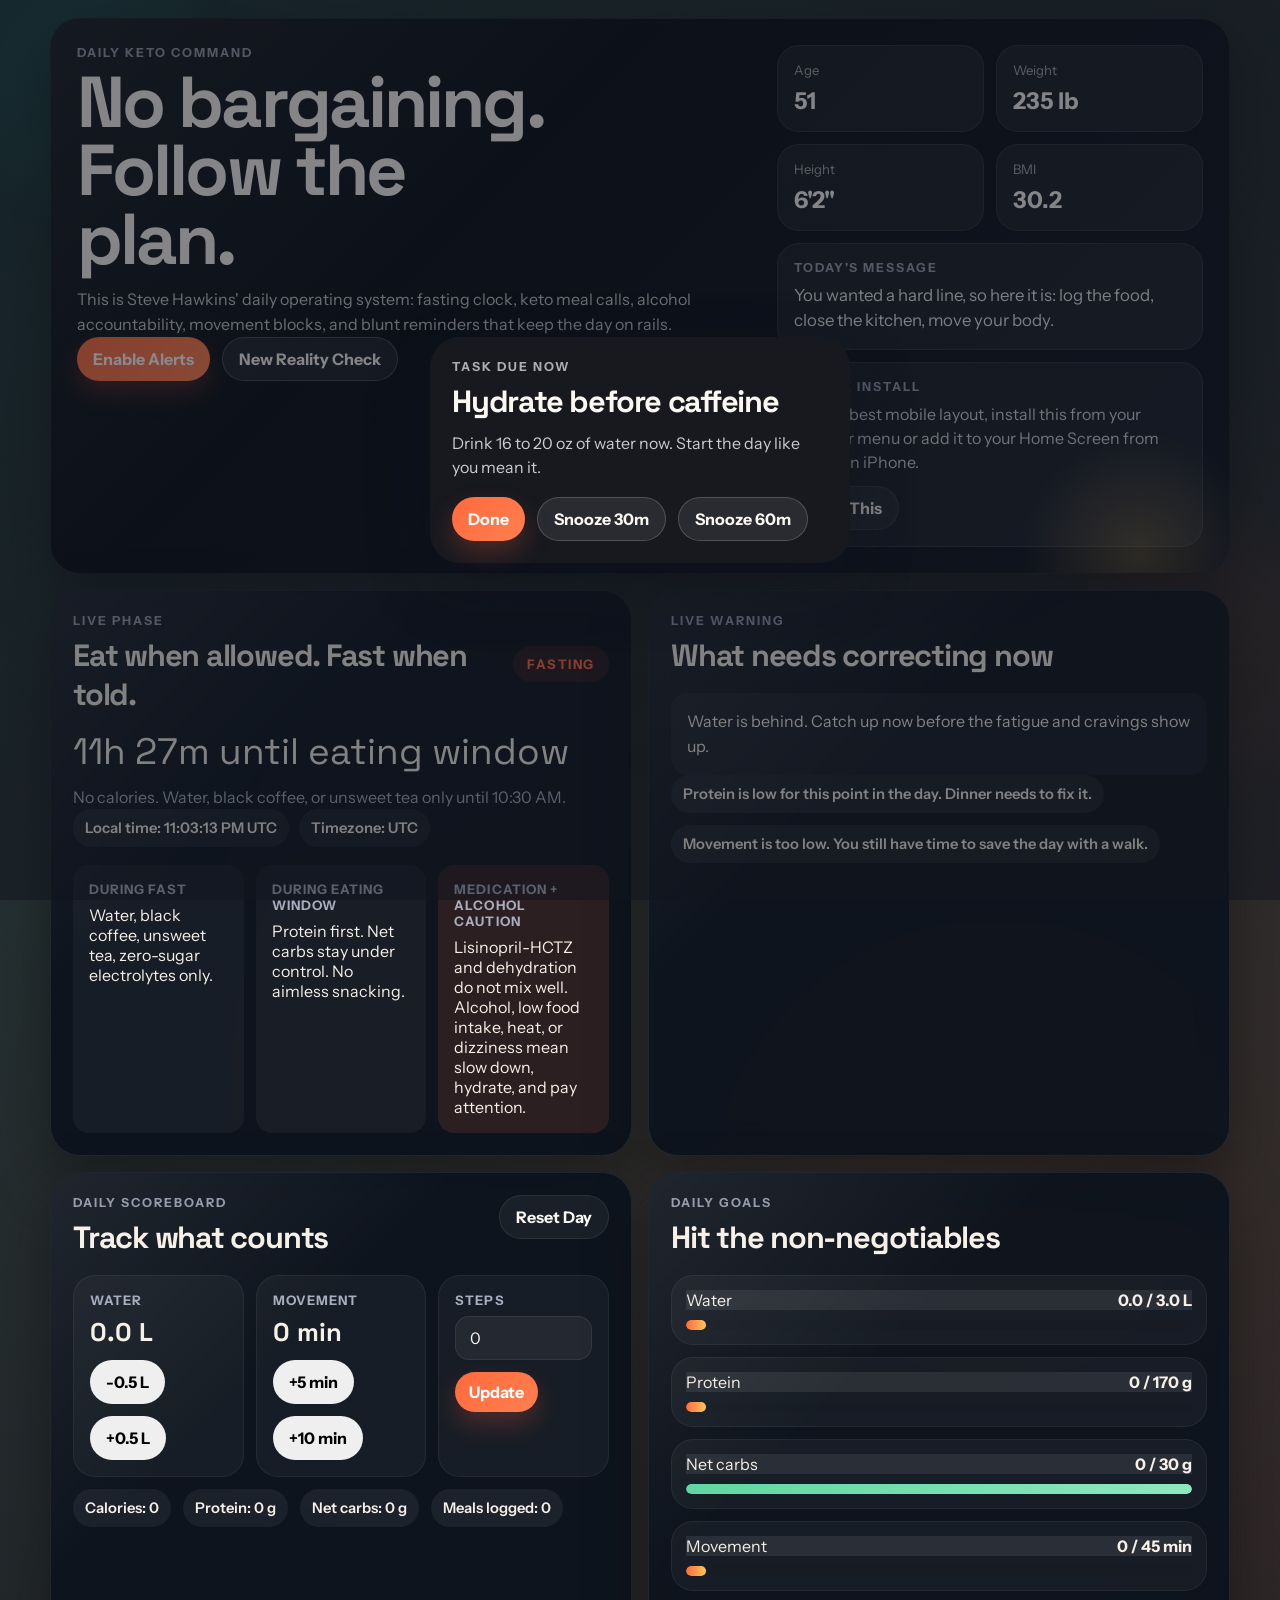
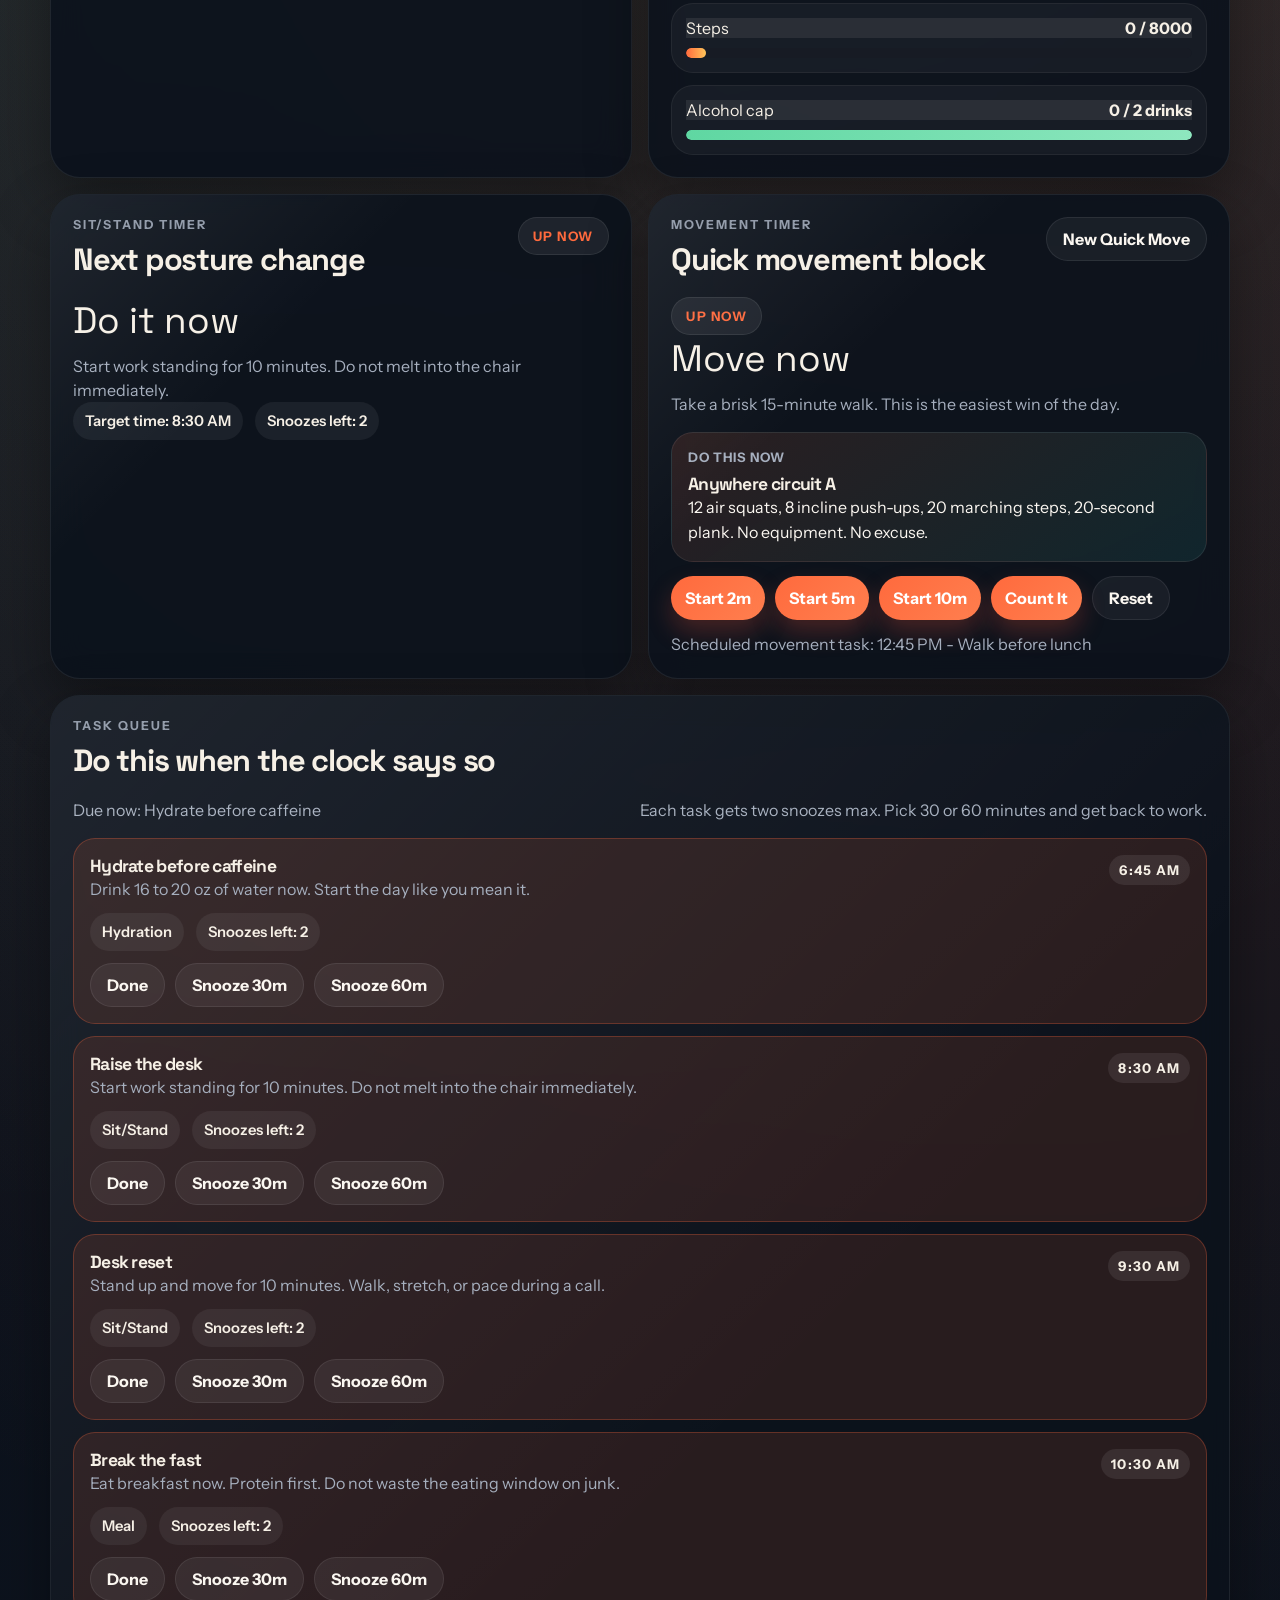
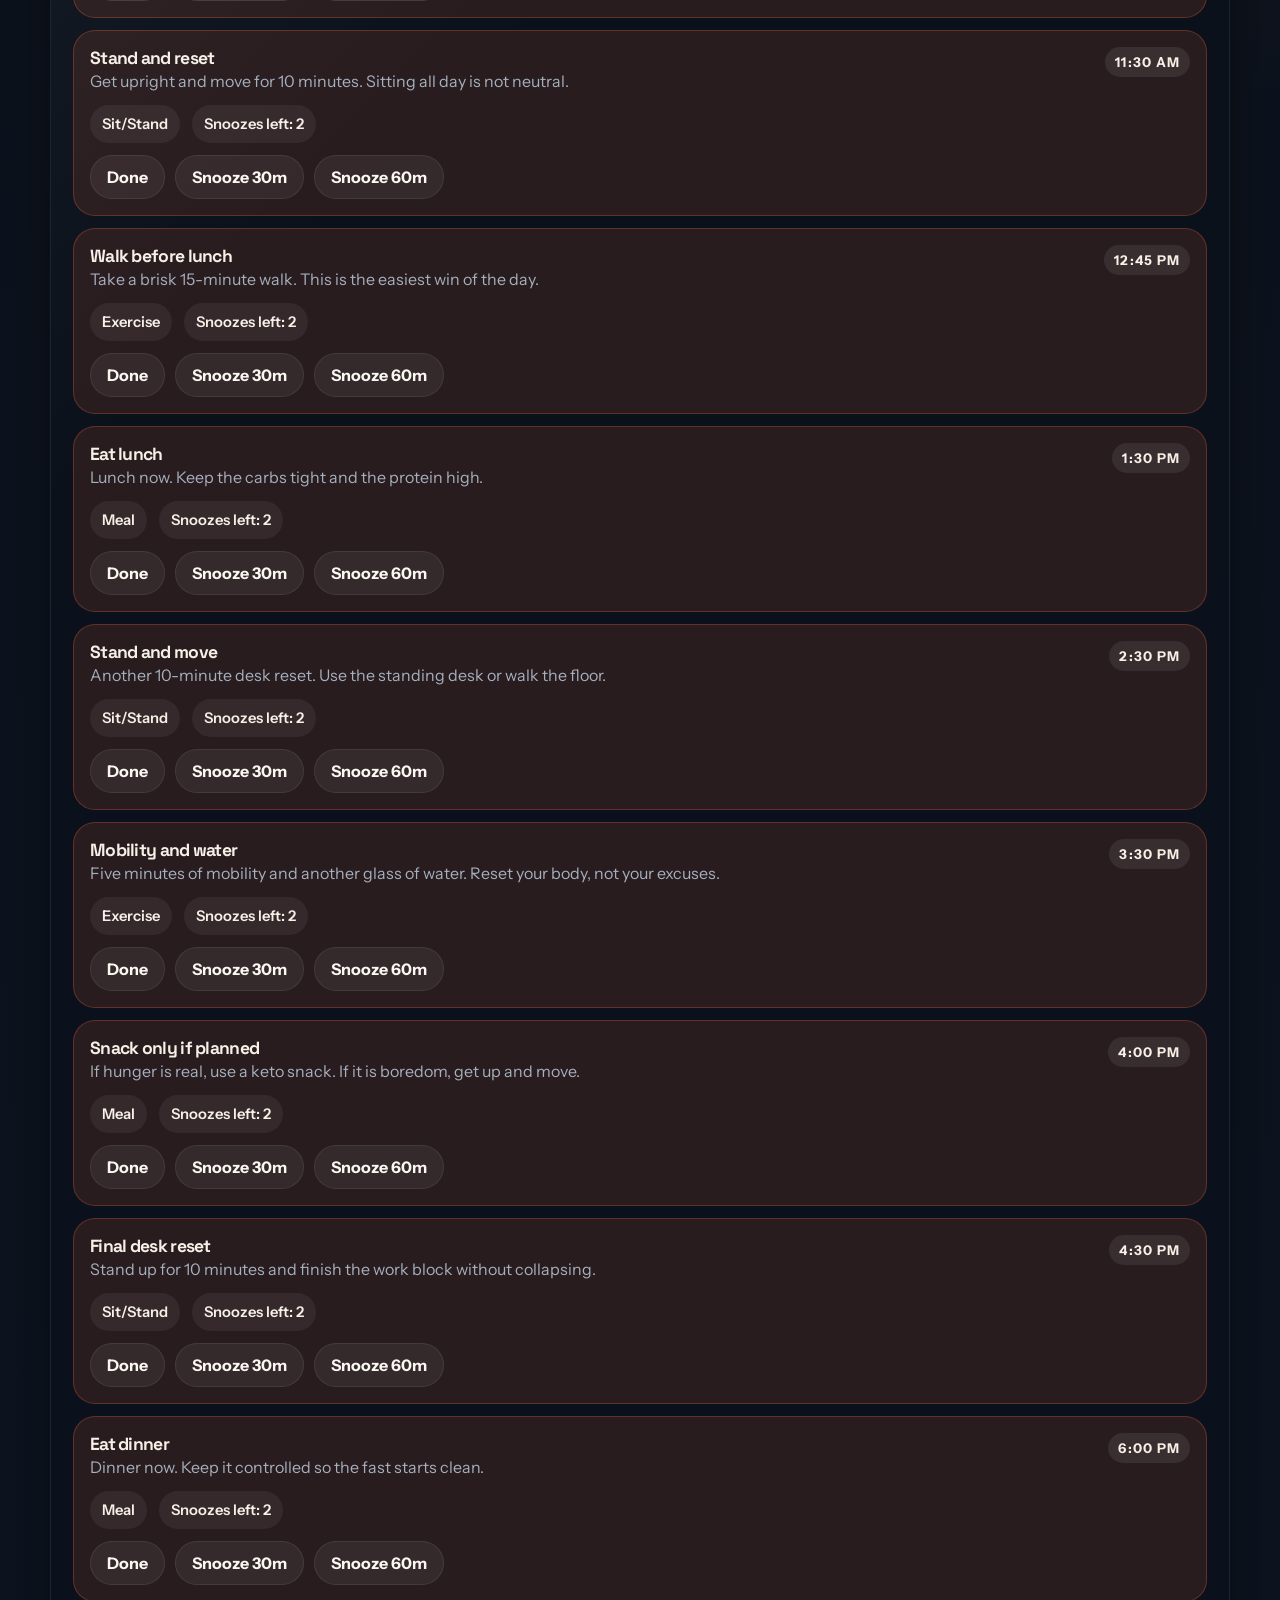
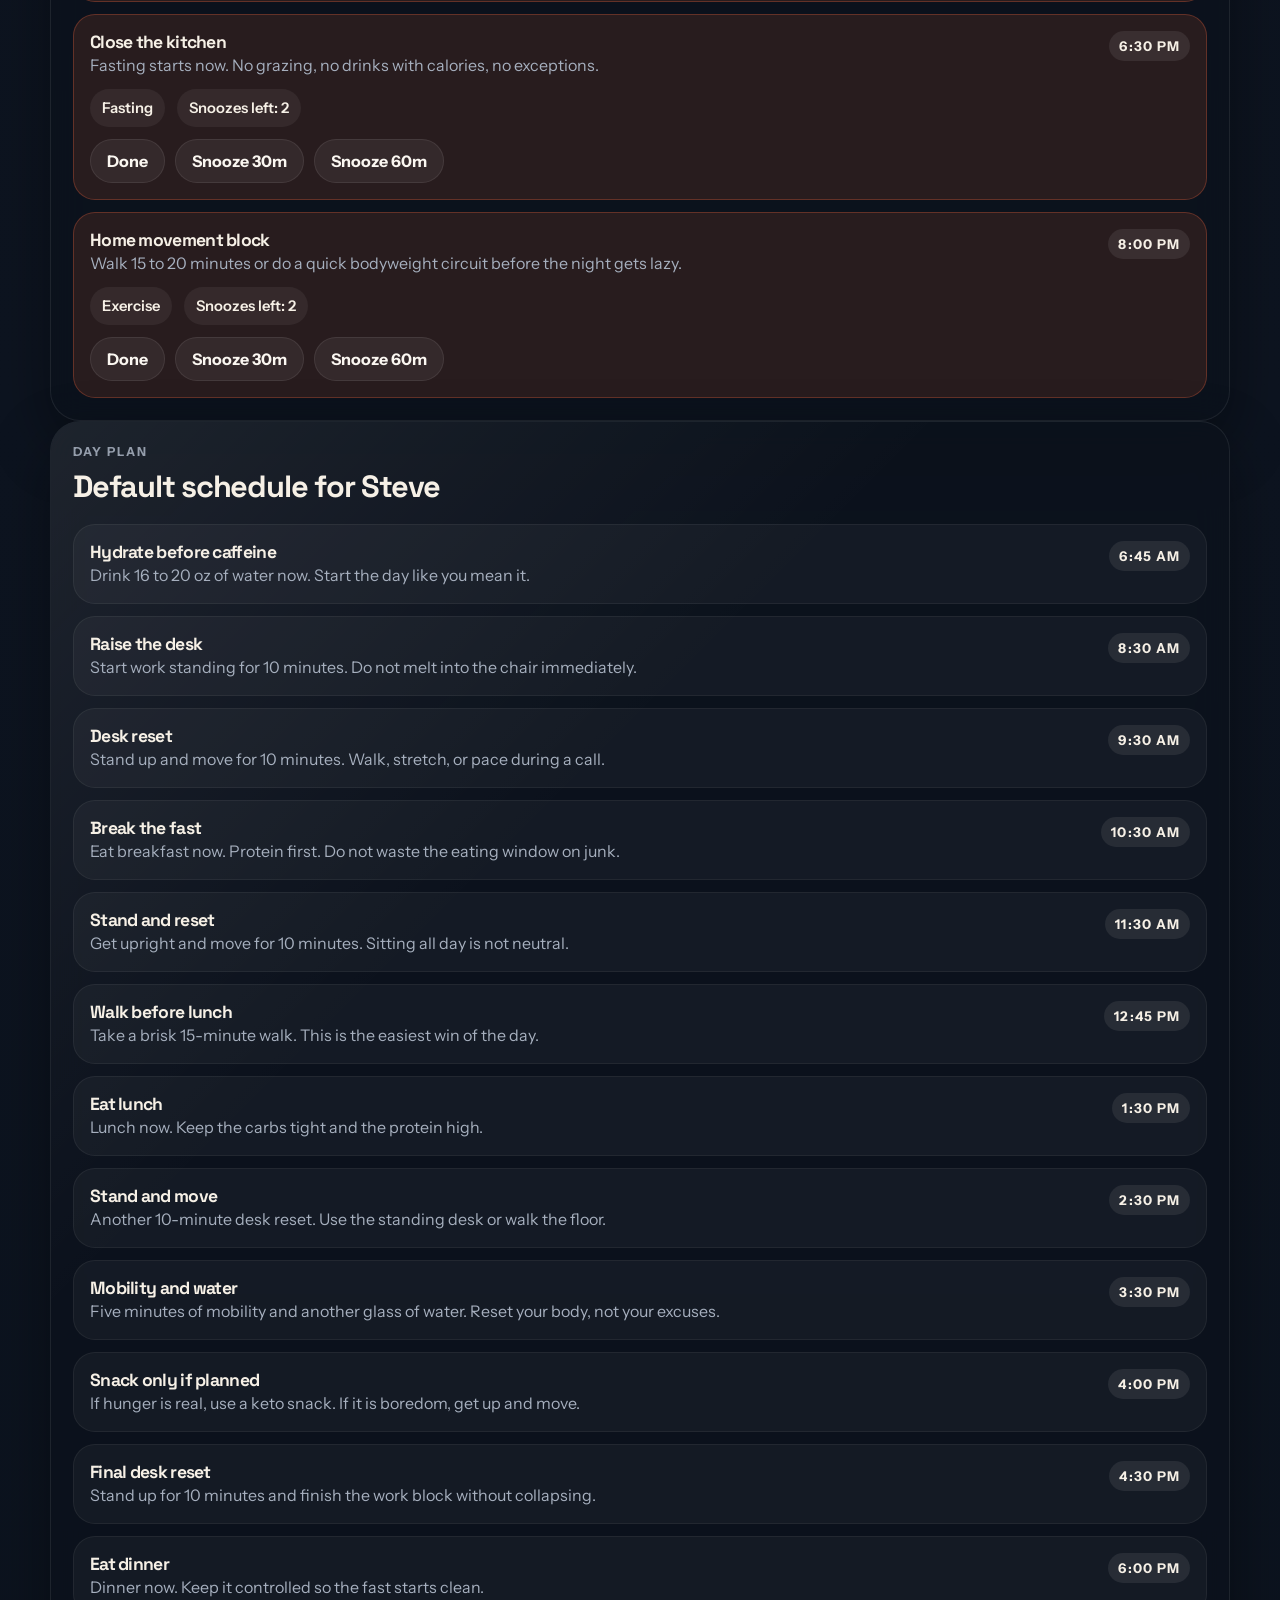
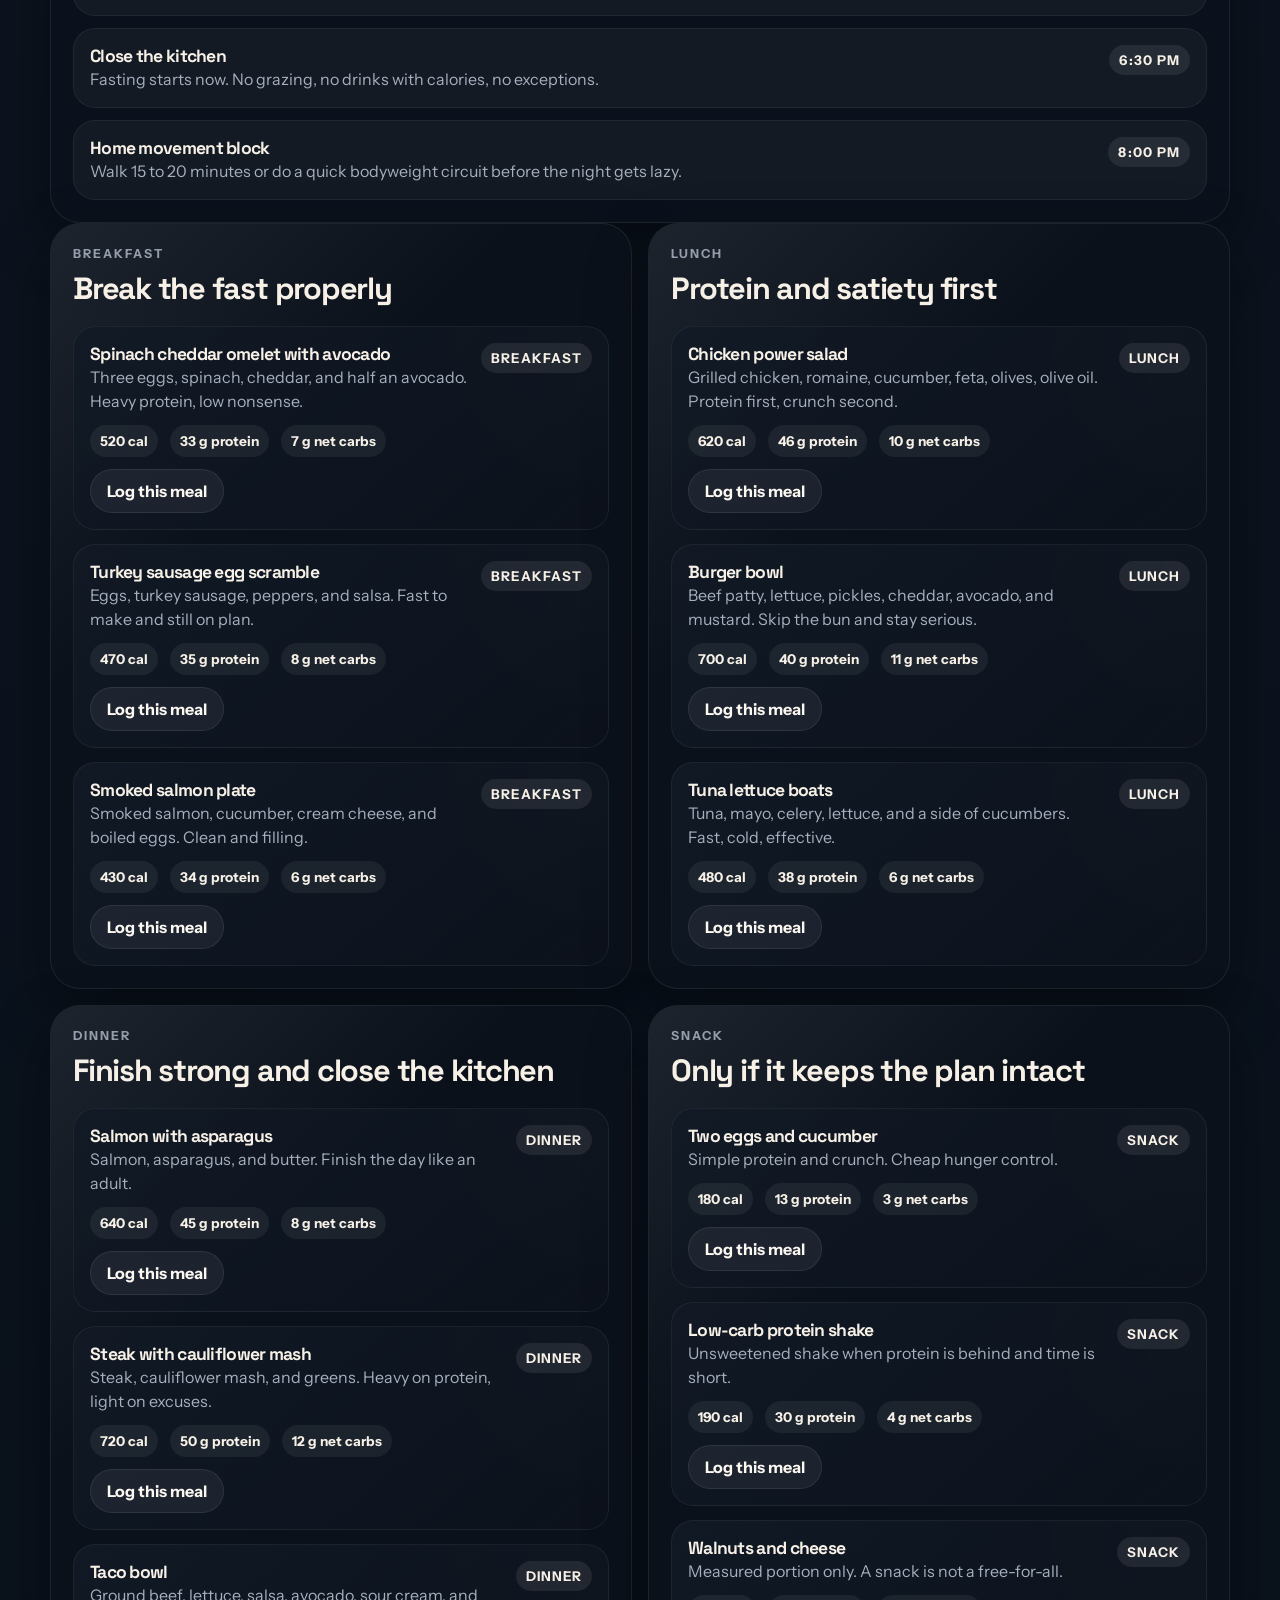
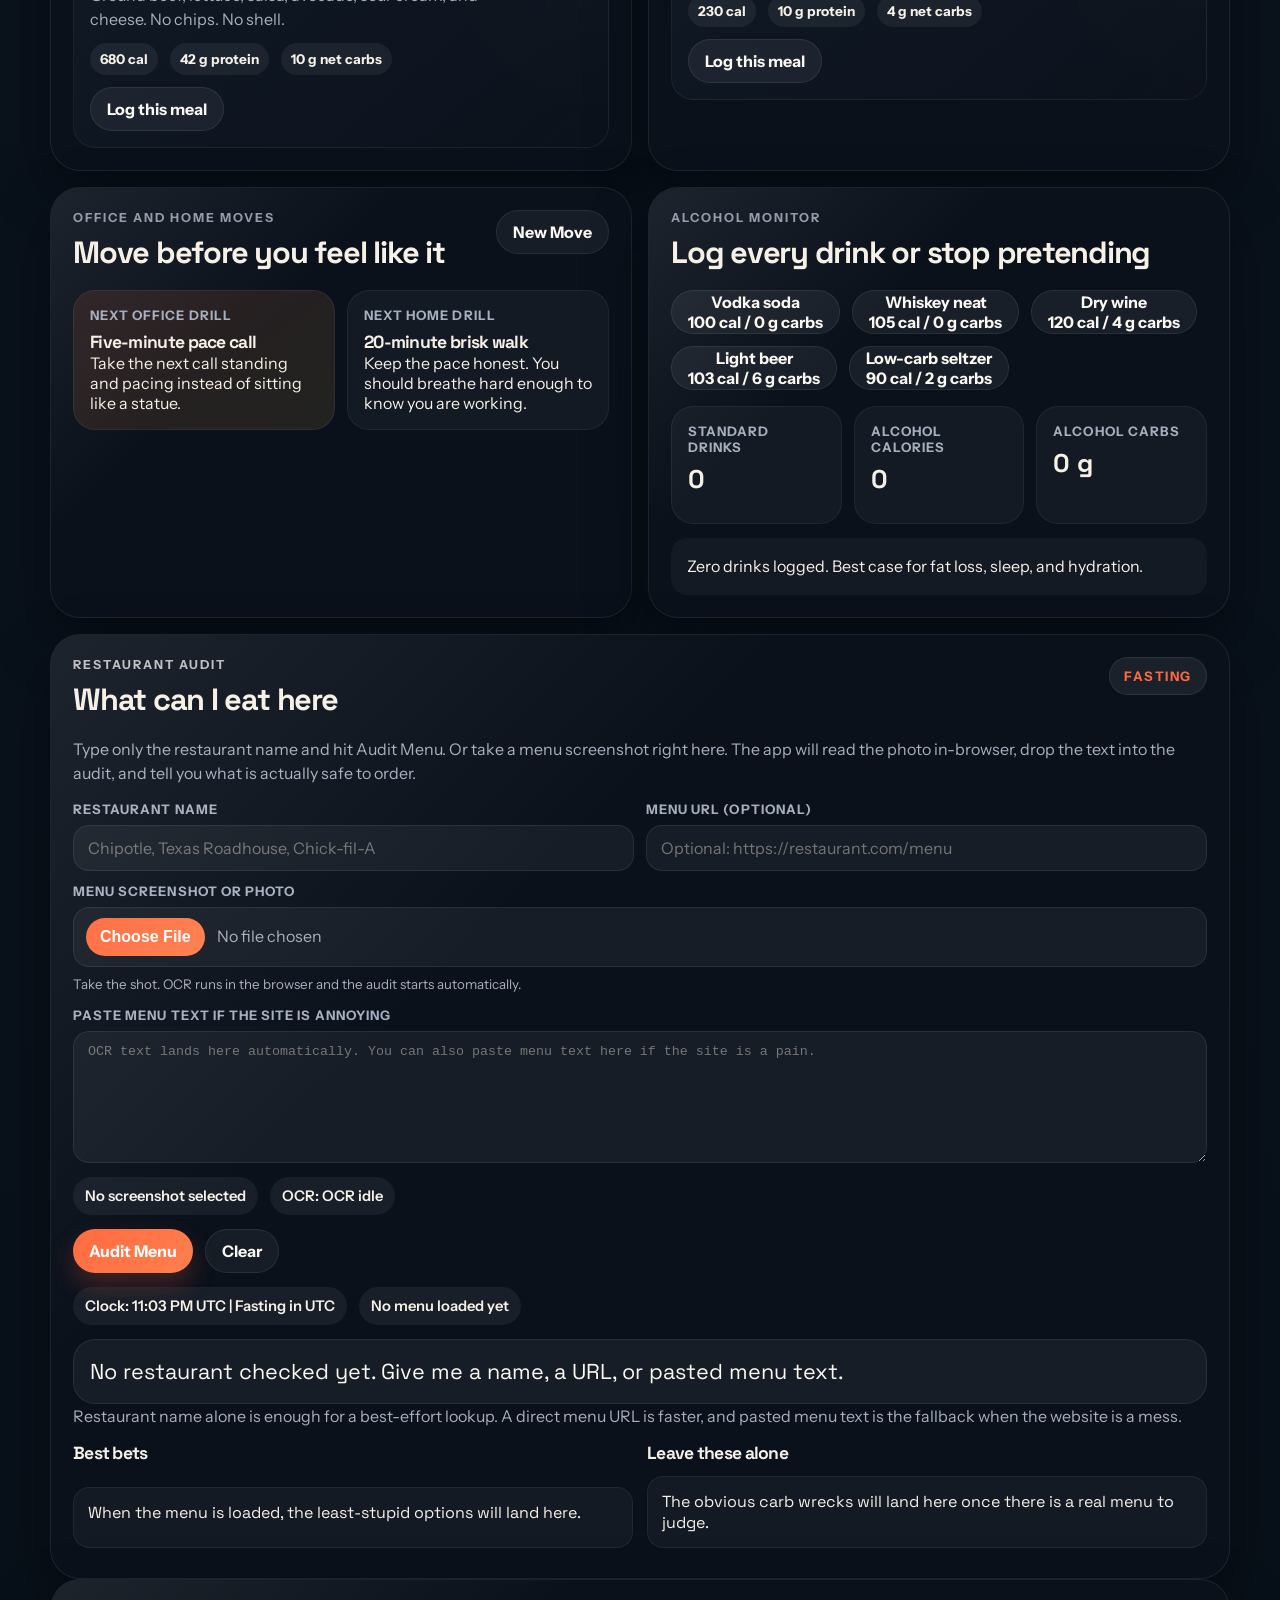
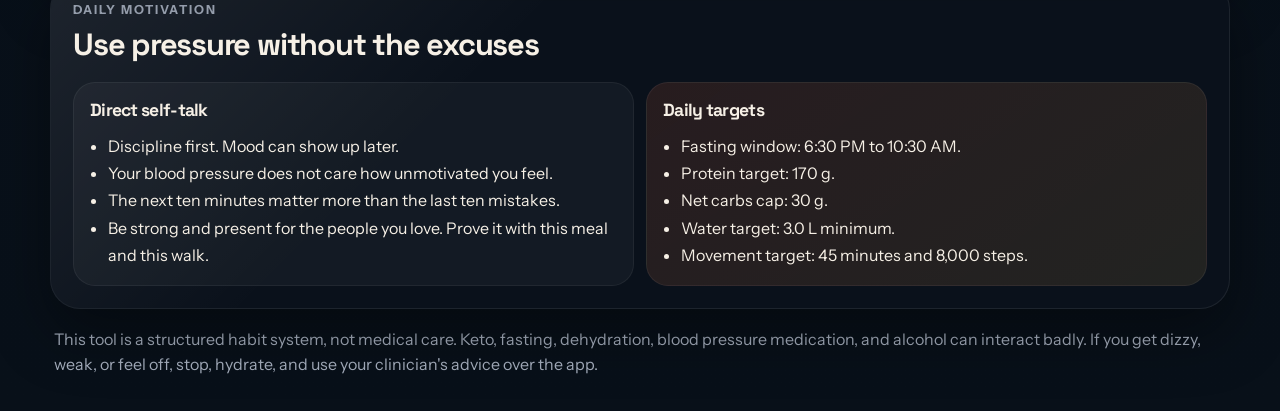
==== index.html @ 1490280e "Initial DietHawk app" ====
<!DOCTYPE html>
<html lang="en">
  <head>
    <meta charset="UTF-8" />
    <meta name="viewport" content="width=device-width, initial-scale=1.0, viewport-fit=cover" />
    <meta name="theme-color" content="#0b1018" />
    <meta name="apple-mobile-web-app-capable" content="yes" />
    <meta name="apple-mobile-web-app-status-bar-style" content="black-translucent" />
    <meta name="apple-mobile-web-app-title" content="DietHawk" />
    <meta
      name="description"
      content="DietHawk is Steve Hawkins' direct, mobile-first keto, fasting, movement, and tracking guide."
    />
    <title>DietHawk | Steve's Keto Command</title>
    <link rel="manifest" href="./manifest.webmanifest" />
    <link rel="icon" href="./icon.svg" type="image/svg+xml" />
    <link rel="apple-touch-icon" href="./icon.svg" />
    <link rel="preconnect" href="https://fonts.googleapis.com" />
    <link rel="preconnect" href="https://fonts.gstatic.com" crossorigin />
    <link
      href="https://fonts.googleapis.com/css2?family=Instrument+Sans:wght@400;500;600;700&family=Space+Grotesk:wght@500;700&display=swap"
      rel="stylesheet"
    />
    <link rel="stylesheet" href="./styles.css" />
    <script src="./app.js" defer></script>
  </head>
  <body>
    <div class="ambient ambient-one"></div>
    <div class="ambient ambient-two"></div>

    <main class="app-shell">
      <header class="hero panel">
        <div class="hero-copy">
          <p class="eyebrow">Daily Keto Command</p>
          <h1>No bargaining. Follow the plan.</h1>
          <p class="hero-lead">
            This is Steve Hawkins' daily operating system: fasting clock, keto meal calls,
            alcohol accountability, movement blocks, and blunt reminders that keep the day on rails.
          </p>
          <div class="hero-actions">
            <button class="primary-button" id="enable-notifications" type="button">Enable Alerts</button>
            <button class="secondary-button" id="refresh-mindset" type="button">New Reality Check</button>
          </div>
        </div>

        <div class="hero-side">
          <section class="profile-grid" aria-label="Profile stats">
            <article class="mini-stat">
              <span class="mini-label">Age</span>
              <strong id="profile-age">51</strong>
            </article>
            <article class="mini-stat">
              <span class="mini-label">Weight</span>
              <strong>235 lb</strong>
            </article>
            <article class="mini-stat">
              <span class="mini-label">Height</span>
              <strong>6'2&quot;</strong>
            </article>
            <article class="mini-stat">
              <span class="mini-label">BMI</span>
              <strong id="profile-bmi">30.2</strong>
            </article>
          </section>

          <section class="mindset-card">
            <p class="eyebrow">Today's Message</p>
            <p id="mindset-message" class="mindset-message"></p>
          </section>

          <section class="install-card" id="install-card">
            <p class="eyebrow">iPhone Install</p>
            <p id="install-message" class="install-message">
              Open this in Safari, tap Share, then Add to Home Screen. That gives the cleanest full-screen iPhone layout.
            </p>
            <button class="ghost-button install-dismiss" id="dismiss-install" type="button">Hide This</button>
          </section>
        </div>
      </header>

      <section class="command-grid">
        <article class="panel phase-panel">
          <div class="panel-head">
            <div>
              <p class="eyebrow">Live Phase</p>
              <h2>Eat when allowed. Fast when told.</h2>
            </div>
            <span class="phase-badge" id="phase-badge">FASTING</span>
          </div>
          <p id="phase-countdown" class="countdown">00h 00m until eating window</p>
          <p id="phase-instruction" class="support-text"></p>
          <div class="clock-row">
            <span class="warning-chip" id="local-time-display">Local time</span>
            <span class="warning-chip" id="time-zone-display">Timezone</span>
          </div>

          <div class="rule-list">
            <article class="rule-card">
              <span class="rule-title">During fast</span>
              <p>Water, black coffee, unsweet tea, zero-sugar electrolytes only.</p>
            </article>
            <article class="rule-card">
              <span class="rule-title">During eating window</span>
              <p>Protein first. Net carbs stay under control. No aimless snacking.</p>
            </article>
            <article class="rule-card rule-card-warning">
              <span class="rule-title">Medication + alcohol caution</span>
              <p>
                Lisinopril-HCTZ and dehydration do not mix well. Alcohol, low food intake,
                heat, or dizziness mean slow down, hydrate, and pay attention.
              </p>
            </article>
          </div>
        </article>

        <article class="panel warning-panel">
          <div class="panel-head compact">
            <div>
              <p class="eyebrow">Live Warning</p>
              <h2>What needs correcting now</h2>
            </div>
          </div>
          <p id="warning-message" class="warning-message"></p>
          <div class="warning-chips" id="warning-chips"></div>
        </article>

        <article class="panel tracker-panel">
          <div class="panel-head compact">
            <div>
              <p class="eyebrow">Daily Scoreboard</p>
              <h2>Track what counts</h2>
            </div>
            <button class="ghost-button" id="reset-day" type="button">Reset Day</button>
          </div>

          <div class="tracker-grid">
            <section class="tracker-card">
              <span class="tracker-label">Water</span>
              <strong id="water-value">0.0 L</strong>
              <div class="tracker-actions">
                <button data-action="water-adjust" data-amount="-0.5" type="button">-0.5 L</button>
                <button data-action="water-adjust" data-amount="0.5" type="button">+0.5 L</button>
              </div>
            </section>

            <section class="tracker-card">
              <span class="tracker-label">Movement</span>
              <strong id="movement-value">0 min</strong>
              <div class="tracker-actions">
                <button data-action="movement-adjust" data-amount="5" type="button">+5 min</button>
                <button data-action="movement-adjust" data-amount="10" type="button">+10 min</button>
              </div>
            </section>

            <section class="tracker-card tracker-card-wide">
              <label class="tracker-label" for="steps-input">Steps</label>
              <div class="steps-row">
                <input id="steps-input" type="number" min="0" step="100" inputmode="numeric" />
                <button class="primary-button small" id="save-steps" type="button">Update</button>
              </div>
            </section>
          </div>

          <div class="totals-grid" id="totals-grid" aria-label="Macro totals"></div>
        </article>

        <article class="panel goals-panel">
          <div class="panel-head compact">
            <div>
              <p class="eyebrow">Daily Goals</p>
              <h2>Hit the non-negotiables</h2>
            </div>
          </div>
          <div id="goals-list" class="goals-list"></div>
        </article>
      </section>

      <section class="command-grid timer-grid">
        <article class="panel sitstand-panel">
          <div class="panel-head compact">
            <div>
              <p class="eyebrow">Sit/Stand Timer</p>
              <h2>Next posture change</h2>
            </div>
            <span class="timer-pill ready" id="sitstand-status">READY</span>
          </div>
          <p id="sitstand-countdown" class="countdown">00h 00m</p>
          <p id="sitstand-instruction" class="support-text"></p>
          <div class="warning-chips">
            <span class="warning-chip" id="sitstand-next-time"></span>
            <span class="warning-chip" id="sitstand-snoozes"></span>
          </div>
        </article>

        <article class="panel movement-timer-panel">
          <div class="panel-head compact">
            <div>
              <p class="eyebrow">Movement Timer</p>
              <h2>Quick movement block</h2>
            </div>
            <button class="ghost-button" id="new-quick-move" type="button">New Quick Move</button>
          </div>
          <div class="timer-stack">
            <span class="timer-pill ready" id="movement-timer-state">READY</span>
            <p id="movement-timer-countdown" class="countdown">Ready</p>
            <p id="movement-timer-instruction" class="support-text"></p>
          </div>
          <article class="quick-move-card">
            <span class="move-tag">Do this now</span>
            <h3 id="quick-move-title"></h3>
            <p id="quick-move-text"></p>
          </article>
          <div class="timer-controls">
            <button class="primary-button small" data-movement-minutes="2" type="button">Start 2m</button>
            <button class="primary-button small" data-movement-minutes="5" type="button">Start 5m</button>
            <button class="primary-button small" data-movement-minutes="10" type="button">Start 10m</button>
            <button class="primary-button small" id="complete-movement-timer" type="button">Count It</button>
            <button class="ghost-button" id="reset-movement-timer" type="button">Reset</button>
          </div>
          <p id="scheduled-movement-summary" class="support-text"></p>
        </article>
      </section>

      <section class="panel schedule-panel">
        <div class="panel-head compact">
          <div>
            <p class="eyebrow">Task Queue</p>
            <h2>Do this when the clock says so</h2>
          </div>
        </div>
        <div class="task-subhead">
          <p id="next-task-summary" class="support-text"></p>
          <p class="support-text">Each task gets two snoozes max. Pick 30 or 60 minutes and get back to work.</p>
        </div>
        <div id="task-list" class="task-list"></div>
      </section>

      <section class="panel timeline-panel">
        <div class="panel-head compact">
          <div>
            <p class="eyebrow">Day Plan</p>
            <h2>Default schedule for Steve</h2>
          </div>
        </div>
        <div id="timeline-list" class="timeline-list"></div>
      </section>

      <section class="meal-layout">
        <article class="panel meal-panel">
          <div class="panel-head compact">
            <div>
              <p class="eyebrow">Breakfast</p>
              <h2>Break the fast properly</h2>
            </div>
          </div>
          <div id="breakfast-meals" class="meal-grid"></div>
        </article>

        <article class="panel meal-panel">
          <div class="panel-head compact">
            <div>
              <p class="eyebrow">Lunch</p>
              <h2>Protein and satiety first</h2>
            </div>
          </div>
          <div id="lunch-meals" class="meal-grid"></div>
        </article>

        <article class="panel meal-panel">
          <div class="panel-head compact">
            <div>
              <p class="eyebrow">Dinner</p>
              <h2>Finish strong and close the kitchen</h2>
            </div>
          </div>
          <div id="dinner-meals" class="meal-grid"></div>
        </article>

        <article class="panel meal-panel">
          <div class="panel-head compact">
            <div>
              <p class="eyebrow">Snack</p>
              <h2>Only if it keeps the plan intact</h2>
            </div>
          </div>
          <div id="snack-meals" class="meal-grid"></div>
        </article>
      </section>

      <section class="command-grid lower-grid">
        <article class="panel move-panel">
          <div class="panel-head compact">
            <div>
              <p class="eyebrow">Office And Home Moves</p>
              <h2>Move before you feel like it</h2>
            </div>
            <button class="ghost-button" id="new-move" type="button">New Move</button>
          </div>
          <div class="move-grid">
            <section class="move-card move-card-accent">
              <span class="move-tag">Next office drill</span>
              <h3 id="office-move-title"></h3>
              <p id="office-move-text"></p>
            </section>
            <section class="move-card">
              <span class="move-tag">Next home drill</span>
              <h3 id="home-move-title"></h3>
              <p id="home-move-text"></p>
            </section>
          </div>
        </article>

        <article class="panel alcohol-panel">
          <div class="panel-head compact">
            <div>
              <p class="eyebrow">Alcohol Monitor</p>
              <h2>Log every drink or stop pretending</h2>
            </div>
          </div>
          <div id="drink-buttons" class="drink-buttons"></div>
          <div class="alcohol-summary">
            <div class="alcohol-stat">
              <span class="tracker-label">Standard drinks</span>
              <strong id="drink-count">0</strong>
            </div>
            <div class="alcohol-stat">
              <span class="tracker-label">Alcohol calories</span>
              <strong id="drink-calories">0</strong>
            </div>
            <div class="alcohol-stat">
              <span class="tracker-label">Alcohol carbs</span>
              <strong id="drink-carbs">0 g</strong>
            </div>
          </div>
          <p id="alcohol-warning" class="warning-message minor"></p>
        </article>
      </section>

      <section class="panel restaurant-panel">
        <div class="panel-head compact">
          <div>
            <p class="eyebrow">Restaurant Audit</p>
            <h2>What can I eat here</h2>
          </div>
          <span class="timer-pill ready" id="restaurant-phase-badge">CHECK MENU</span>
        </div>
        <p class="support-text restaurant-intro">
          Type only the restaurant name and hit Audit Menu. Or take a menu screenshot right here. The app will read the photo in-browser, drop the text into the audit, and tell you what is actually safe to order.
        </p>
        <div class="restaurant-form">
          <label class="restaurant-field">
            <span>Restaurant name</span>
            <input id="restaurant-name" type="text" placeholder="Chipotle, Texas Roadhouse, Chick-fil-A" autocomplete="off" />
          </label>
          <label class="restaurant-field">
            <span>Menu URL (optional)</span>
            <input id="restaurant-url" type="url" placeholder="Optional: https://restaurant.com/menu" autocomplete="off" />
          </label>
          <label class="restaurant-field restaurant-field-wide restaurant-photo-field">
            <span>Menu screenshot or photo</span>
            <input id="restaurant-photo-input" type="file" accept="image/*" capture="environment" />
            <small class="restaurant-field-note">
              Take the shot. OCR runs in the browser and the audit starts automatically.
            </small>
          </label>
          <label class="restaurant-field restaurant-field-wide">
            <span>Paste menu text if the site is annoying</span>
            <textarea
              id="restaurant-menu-text"
              rows="6"
              placeholder="OCR text lands here automatically. You can also paste menu text here if the site is a pain."
            ></textarea>
          </label>
        </div>
        <div class="warning-chips restaurant-photo-chips">
          <span class="warning-chip" id="restaurant-photo-chip">No screenshot selected</span>
          <span class="warning-chip" id="restaurant-ocr-chip">OCR idle</span>
        </div>
        <div class="restaurant-actions">
          <button class="primary-button" id="analyze-restaurant" type="button">Audit Menu</button>
          <button class="ghost-button" id="clear-restaurant" type="button">Clear</button>
        </div>
        <div class="warning-chips">
          <span class="warning-chip" id="restaurant-context-chip">Schedule context</span>
          <span class="warning-chip" id="restaurant-source-chip">No menu loaded yet</span>
        </div>
        <div class="restaurant-results">
          <p class="restaurant-verdict idle" id="restaurant-verdict">
            No restaurant checked yet. Give me a name, a URL, or pasted menu text.
          </p>
          <p class="support-text" id="restaurant-notes">
            Restaurant name alone is enough for a best-effort lookup. A direct menu URL is faster, and pasted menu text is the fallback when the website is a mess.
          </p>
          <div class="restaurant-columns">
            <section class="restaurant-column">
              <h3>Best bets</h3>
              <div id="restaurant-good-options" class="restaurant-option-list"></div>
            </section>
            <section class="restaurant-column">
              <h3>Leave these alone</h3>
              <div id="restaurant-bad-options" class="restaurant-option-list"></div>
            </section>
          </div>
        </div>
      </section>

      <section class="panel motivation-panel">
        <div class="panel-head compact">
          <div>
            <p class="eyebrow">Daily Motivation</p>
            <h2>Use pressure without the excuses</h2>
          </div>
        </div>
        <div class="motivation-grid">
          <article class="quote-card">
            <h3>Direct self-talk</h3>
            <ul class="quote-list">
              <li>Discipline first. Mood can show up later.</li>
              <li>Your blood pressure does not care how unmotivated you feel.</li>
              <li>The next ten minutes matter more than the last ten mistakes.</li>
              <li>Be strong and present for the people you love. Prove it with this meal and this walk.</li>
            </ul>
          </article>
          <article class="quote-card quote-card-accent">
            <h3>Daily targets</h3>
            <ul class="quote-list">
              <li>Fasting window: 6:30 PM to 10:30 AM.</li>
              <li>Protein target: 170 g.</li>
              <li>Net carbs cap: 30 g.</li>
              <li>Water target: 3.0 L minimum.</li>
              <li>Movement target: 45 minutes and 8,000 steps.</li>
            </ul>
          </article>
        </div>
      </section>

      <footer class="footer-note">
        <p>
          This tool is a structured habit system, not medical care. Keto, fasting, dehydration,
          blood pressure medication, and alcohol can interact badly. If you get dizzy, weak, or feel off,
          stop, hydrate, and use your clinician's advice over the app.
        </p>
      </footer>
    </main>

    <div id="toast" class="toast" aria-live="polite"></div>

    <div id="task-modal" class="modal hidden" aria-hidden="true">
      <div class="modal-card" role="dialog" aria-modal="true" aria-labelledby="task-modal-title">
        <p class="eyebrow">Task due now</p>
        <h2 id="task-modal-title"></h2>
        <p id="task-modal-body" class="support-text"></p>
        <div class="modal-actions">
          <button class="primary-button" id="modal-done" type="button">Done</button>
          <button class="secondary-button" id="modal-snooze-30" type="button">Snooze 30m</button>
          <button class="secondary-button" id="modal-snooze-60" type="button">Snooze 60m</button>
        </div>
      </div>
    </div>
  </body>
</html>
---- styles.css ----
:root {
  --bg: #070b12;
  --panel: rgba(8, 13, 21, 0.95);
  --panel-soft: rgba(12, 18, 28, 0.9);
  --surface: rgba(23, 31, 43, 0.92);
  --surface-2: rgba(31, 41, 55, 0.92);
  --text: #f6f0e6;
  --text-light: #fbf7f1;
  --muted: #a6afbe;
  --accent: #ff6a3d;
  --accent-2: #ffc55a;
  --accent-3: #34d3c2;
  --danger: #ff7a7a;
  --success: #5fd7a2;
  --border: rgba(255, 255, 255, 0.08);
  --shadow: 0 24px 60px rgba(0, 0, 0, 0.38);
  --radius-xl: 30px;
  --radius-lg: 22px;
  --radius-md: 16px;
  --radius-sm: 12px;
}

* {
  box-sizing: border-box;
}

html {
  scroll-behavior: smooth;
}

body {
  margin: 0;
  min-height: 100vh;
  font-family: "Instrument Sans", sans-serif;
  color: var(--text);
  background:
    radial-gradient(circle at top left, rgba(52, 211, 194, 0.18), transparent 28%),
    radial-gradient(circle at 78% 12%, rgba(255, 106, 61, 0.18), transparent 24%),
    linear-gradient(180deg, #0b1018 0%, #0d1420 52%, #081019 100%);
  padding: calc(18px + env(safe-area-inset-top)) 14px calc(28px + env(safe-area-inset-bottom));
}

button,
input {
  font: inherit;
}

button {
  border: 0;
  cursor: pointer;
}

.ambient {
  position: fixed;
  border-radius: 999px;
  filter: blur(28px);
  opacity: 0.45;
  pointer-events: none;
  z-index: 0;
}

.ambient-one {
  width: 240px;
  height: 240px;
  background: rgba(52, 211, 194, 0.16);
  top: -40px;
  left: -30px;
}

.ambient-two {
  width: 260px;
  height: 260px;
  background: rgba(255, 106, 61, 0.16);
  bottom: 120px;
  right: -50px;
}

.app-shell {
  position: relative;
  z-index: 1;
  width: min(1180px, 100%);
  margin: 0 auto;
}

.panel {
  position: relative;
  overflow: hidden;
  border-radius: var(--radius-xl);
  background: var(--panel-soft);
  border: 1px solid var(--border);
  box-shadow: var(--shadow);
  backdrop-filter: blur(16px);
}

.panel::before {
  content: "";
  position: absolute;
  inset: 0;
  background: linear-gradient(135deg, rgba(255, 255, 255, 0.08), transparent 35%);
  pointer-events: none;
}

.hero {
  display: grid;
  gap: 18px;
  grid-template-columns: 1.6fr 1fr;
  padding: 26px;
  margin-bottom: 16px;
  background:
    linear-gradient(135deg, rgba(6, 10, 16, 0.98), rgba(14, 20, 31, 0.96)),
    linear-gradient(160deg, rgba(255, 106, 61, 0.16), transparent 70%);
  color: var(--text-light);
}

.hero::after {
  content: "";
  position: absolute;
  inset: auto -40px -110px auto;
  width: 260px;
  height: 260px;
  border-radius: 50%;
  background: radial-gradient(circle, rgba(255, 197, 90, 0.25), transparent 65%);
}

.eyebrow {
  margin: 0 0 8px;
  font-size: 0.78rem;
  font-weight: 700;
  letter-spacing: 0.16em;
  text-transform: uppercase;
  color: rgba(255, 255, 255, 0.72);
}

.hero .eyebrow,
.phase-panel .eyebrow,
.warning-panel .eyebrow,
.tracker-panel .eyebrow,
.goals-panel .eyebrow,
.schedule-panel .eyebrow,
.timeline-panel .eyebrow,
.meal-panel .eyebrow,
.move-panel .eyebrow,
.alcohol-panel .eyebrow,
.motivation-panel .eyebrow,
.sitstand-panel .eyebrow,
.movement-timer-panel .eyebrow {
  color: rgba(166, 175, 190, 0.88);
}

.hero-copy,
.hero-side,
.panel-head,
.task-card,
.meal-card,
.move-card,
.quote-card,
.tracker-card,
.mini-stat,
.mindset-card,
.rule-card,
.goal-card,
.timeline-card,
.drink-chip,
.alcohol-stat {
  position: relative;
  z-index: 1;
}

h1,
h2,
h3 {
  margin: 0;
  font-family: "Space Grotesk", sans-serif;
  letter-spacing: -0.04em;
}

h1 {
  font-size: clamp(2.5rem, 6vw, 4.5rem);
  line-height: 0.95;
  max-width: 10ch;
}

h2 {
  font-size: clamp(1.3rem, 2.4vw, 2rem);
}

h3 {
  font-size: 1.1rem;
}

p {
  margin: 0;
}

.hero-lead {
  max-width: 60ch;
  margin-top: 14px;
  color: rgba(247, 246, 242, 0.8);
  font-size: 1rem;
  line-height: 1.55;
}

.hero-actions,
.tracker-actions,
.modal-actions,
.steps-row,
.drink-buttons,
.warning-chips,
.totals-grid,
.task-meta,
.meal-macros,
.tracker-grid,
.move-grid,
.motivation-grid,
.profile-grid,
.command-grid,
.meal-layout,
.task-subhead,
.rule-list,
.alcohol-summary {
  display: flex;
  gap: 12px;
  flex-wrap: wrap;
}

.primary-button,
.secondary-button,
.ghost-button,
.tracker-actions button,
.task-actions button,
.meal-card button,
.drink-buttons button {
  min-height: 44px;
  border-radius: 999px;
  padding: 0 16px;
  font-weight: 700;
  transition: transform 180ms ease, box-shadow 180ms ease, background 180ms ease;
}

.primary-button:hover,
.secondary-button:hover,
.ghost-button:hover,
.tracker-actions button:hover,
.task-actions button:hover,
.meal-card button:hover,
.drink-buttons button:hover {
  transform: translateY(-1px);
}

.primary-button {
  background: linear-gradient(135deg, var(--accent), #ff7f4f);
  color: white;
  box-shadow: 0 12px 24px rgba(240, 85, 55, 0.25);
}

.primary-button.small {
  min-height: 40px;
  padding: 0 14px;
}

.secondary-button {
  background: rgba(255, 255, 255, 0.08);
  border: 1px solid rgba(255, 255, 255, 0.18);
  color: var(--text-light);
}

.ghost-button {
  background: rgba(255, 255, 255, 0.05);
  color: var(--text-light);
  border: 1px solid var(--border);
}

.profile-grid {
  display: grid;
  grid-template-columns: repeat(2, minmax(0, 1fr));
  gap: 12px;
}

.mini-stat,
.mindset-card {
  padding: 16px;
  border-radius: var(--radius-lg);
  background: rgba(255, 255, 255, 0.06);
  border: 1px solid rgba(255, 255, 255, 0.08);
}

.mini-label {
  display: block;
  margin-bottom: 8px;
  color: rgba(255, 255, 255, 0.62);
  font-size: 0.82rem;
}

.mini-stat strong {
  font-size: 1.45rem;
}

.mindset-card {
  margin-top: 12px;
}

.install-card {
  margin-top: 12px;
  padding: 16px;
  border-radius: var(--radius-lg);
  background: rgba(255, 255, 255, 0.05);
  border: 1px solid rgba(255, 255, 255, 0.08);
}

.install-card.hidden {
  display: none;
}

.install-message {
  color: rgba(255, 255, 255, 0.8);
  line-height: 1.5;
}

.install-dismiss {
  margin-top: 12px;
}

.mindset-message {
  font-size: 1.05rem;
  line-height: 1.5;
  color: rgba(255, 255, 255, 0.9);
}

.command-grid {
  display: grid;
  grid-template-columns: repeat(12, minmax(0, 1fr));
  gap: 16px;
  margin-bottom: 16px;
}

.lower-grid {
  align-items: stretch;
}

.phase-panel,
.tracker-panel {
  grid-column: span 6;
}

.warning-panel,
.goals-panel,
.move-panel,
.alcohol-panel,
.sitstand-panel,
.movement-timer-panel {
  grid-column: span 6;
}

.phase-panel,
.warning-panel,
.tracker-panel,
.goals-panel,
.sitstand-panel,
.movement-timer-panel,
.schedule-panel,
.timeline-panel,
.meal-panel,
.restaurant-panel,
.move-panel,
.alcohol-panel,
.motivation-panel {
  padding: 22px;
}

.panel-head {
  display: flex;
  justify-content: space-between;
  align-items: flex-start;
  gap: 14px;
  margin-bottom: 14px;
}

.panel-head.compact {
  margin-bottom: 18px;
}

.phase-badge {
  align-self: center;
  padding: 10px 14px;
  border-radius: 999px;
  background: rgba(240, 85, 55, 0.12);
  color: var(--accent);
  font-size: 0.82rem;
  font-weight: 800;
  letter-spacing: 0.12em;
}

.phase-badge.eating {
  background: rgba(91, 209, 153, 0.16);
  color: #0a7d58;
}

.timer-pill {
  display: inline-flex;
  align-items: center;
  justify-content: center;
  min-height: 38px;
  padding: 0 14px;
  border-radius: 999px;
  background: rgba(255, 255, 255, 0.07);
  border: 1px solid var(--border);
  color: var(--text-light);
  font-size: 0.82rem;
  font-weight: 800;
  letter-spacing: 0.12em;
  text-transform: uppercase;
}

.timer-pill.ready {
  color: var(--accent-2);
}

.timer-pill.active {
  color: var(--accent-3);
}

.timer-pill.due {
  color: var(--accent);
}

.countdown {
  margin-bottom: 10px;
  font-family: "Space Grotesk", sans-serif;
  font-size: clamp(1.6rem, 4vw, 2.3rem);
}

.support-text {
  color: var(--muted);
  line-height: 1.5;
}

.clock-row {
  display: flex;
  gap: 10px;
  flex-wrap: wrap;
  margin-bottom: 16px;
}

.rule-list {
  margin-top: 18px;
  display: grid;
  grid-template-columns: repeat(3, minmax(0, 1fr));
  gap: 12px;
}

.rule-card {
  padding: 16px;
  border-radius: var(--radius-md);
  background: rgba(255, 255, 255, 0.04);
}

.rule-title,
.tracker-label,
.move-tag {
  display: block;
  margin-bottom: 8px;
  font-size: 0.82rem;
  font-weight: 700;
  letter-spacing: 0.08em;
  text-transform: uppercase;
  color: var(--muted);
}

.rule-card-warning {
  background: rgba(255, 106, 61, 0.12);
}

.warning-message {
  min-height: 72px;
  padding: 16px;
  border-radius: var(--radius-md);
  background: rgba(255, 255, 255, 0.04);
  font-size: 1rem;
  line-height: 1.55;
}

.warning-message.minor {
  min-height: 0;
  margin-top: 14px;
}

.warning-chip,
.total-chip {
  padding: 10px 12px;
  border-radius: 999px;
  background: rgba(255, 255, 255, 0.06);
  color: var(--text);
  font-size: 0.92rem;
  font-weight: 600;
}

.tracker-grid,
.totals-grid {
  margin-top: 12px;
}

.tracker-grid {
  display: grid;
  grid-template-columns: repeat(3, minmax(0, 1fr));
  gap: 12px;
}

.tracker-card,
.alcohol-stat,
.goal-card,
.task-card,
.timeline-card,
.meal-card,
.move-card,
.quote-card {
  border-radius: var(--radius-lg);
  background: rgba(255, 255, 255, 0.04);
  border: 1px solid rgba(255, 255, 255, 0.06);
}

.tracker-card,
.alcohol-stat {
  padding: 16px;
}

.tracker-card strong,
.alcohol-stat strong {
  display: block;
  margin-bottom: 12px;
  font-size: 1.6rem;
  font-family: "Space Grotesk", sans-serif;
}

.tracker-card-wide {
  grid-column: span 1;
}

.steps-row {
  align-items: center;
}

#steps-input {
  width: 100%;
  min-height: 44px;
  border: 1px solid rgba(255, 255, 255, 0.08);
  border-radius: 14px;
  padding: 0 14px;
  background: rgba(255, 255, 255, 0.05);
  color: var(--text-light);
}

.goals-list,
.task-list,
.timeline-list,
.meal-grid {
  display: grid;
  gap: 12px;
}

.goal-card {
  padding: 14px;
}

.goal-head {
  display: flex;
  justify-content: space-between;
  background: rgba(255, 255, 255, 0.08);
  margin-bottom: 10px;
}

.timer-stack {
  margin-bottom: 16px;
}

.quick-move-card {
  padding: 16px;
  margin-bottom: 14px;
  border-radius: var(--radius-lg);
  background: linear-gradient(145deg, rgba(255, 106, 61, 0.12), rgba(52, 211, 194, 0.1));
  border: 1px solid rgba(255, 255, 255, 0.08);
}

.quick-move-card p {
  color: var(--text-light);
  line-height: 1.55;
}

.timer-controls {
  display: flex;
  gap: 10px;
  flex-wrap: wrap;
  margin-bottom: 12px;
}

.restaurant-intro {
  margin-bottom: 16px;
}

.restaurant-form {
  display: grid;
  grid-template-columns: repeat(2, minmax(0, 1fr));
  gap: 12px;
  margin-bottom: 14px;
}

.restaurant-field {
  display: grid;
  gap: 8px;
}

.restaurant-field span {
  font-size: 0.82rem;
  font-weight: 700;
  letter-spacing: 0.08em;
  text-transform: uppercase;
  color: var(--muted);
}

.restaurant-field input,
.restaurant-field textarea {
  width: 100%;
  border: 1px solid rgba(255, 255, 255, 0.08);
  border-radius: 16px;
  padding: 12px 14px;
  background: rgba(255, 255, 255, 0.05);
  color: var(--text-light);
  resize: vertical;
}

.restaurant-field textarea {
  min-height: 132px;
}

.restaurant-field input[type="file"] {
  padding: 10px 12px;
  color: var(--muted);
}

.restaurant-field input[type="file"]::file-selector-button {
  margin-right: 12px;
  min-height: 38px;
  border: 0;
  border-radius: 999px;
  padding: 0 14px;
  background: linear-gradient(135deg, var(--accent), #ff7f4f);
  color: white;
  font-weight: 700;
  cursor: pointer;
}

.restaurant-field-note {
  color: var(--muted);
  line-height: 1.5;
}

.restaurant-field-wide {
  grid-column: 1 / -1;
}

.restaurant-photo-chips {
  margin-bottom: 14px;
}

.restaurant-actions {
  display: flex;
  gap: 12px;
  flex-wrap: wrap;
  margin-bottom: 14px;
}

.restaurant-results {
  margin-top: 14px;
}

.restaurant-verdict {
  padding: 16px;
  border-radius: var(--radius-lg);
  background: rgba(255, 255, 255, 0.05);
  border: 1px solid rgba(255, 255, 255, 0.08);
  font-family: "Space Grotesk", sans-serif;
  font-size: clamp(1.1rem, 2vw, 1.35rem);
  line-height: 1.45;
}

.restaurant-verdict.go {
  border-color: rgba(95, 215, 162, 0.28);
  background: rgba(95, 215, 162, 0.08);
}

.restaurant-verdict.caution,
.restaurant-verdict.hold {
  border-color: rgba(255, 197, 90, 0.26);
  background: rgba(255, 197, 90, 0.1);
}

.restaurant-verdict.avoid {
  border-color: rgba(255, 106, 61, 0.3);
  background: rgba(255, 106, 61, 0.12);
}

.restaurant-verdict.loading,
.restaurant-verdict.idle {
  color: var(--text-light);
}

.restaurant-columns {
  display: grid;
  grid-template-columns: repeat(2, minmax(0, 1fr));
  gap: 14px;
  margin-top: 14px;
}

.restaurant-column {
  display: grid;
  gap: 12px;
}

.restaurant-option-list {
  display: grid;
  gap: 10px;
}

.restaurant-option,
.restaurant-empty {
  padding: 14px;
  border-radius: var(--radius-md);
  background: rgba(255, 255, 255, 0.04);
  border: 1px solid rgba(255, 255, 255, 0.06);
}

.restaurant-option h4,
.restaurant-empty {
  margin: 0 0 8px;
  font-size: 1rem;
  font-family: "Space Grotesk", sans-serif;
}

.restaurant-option p {
  margin: 0;
  color: var(--muted);
  line-height: 1.5;
}

.restaurant-option.good {
  border-color: rgba(95, 215, 162, 0.24);
}

.restaurant-option.bad {
  border-color: rgba(255, 106, 61, 0.24);
}

.goal-head span:last-child {
  font-weight: 700;
}

.goal-bar {
  height: 10px;
  border-radius: 999px;
  background: rgba(17, 21, 30, 0.08);
  overflow: hidden;
}

.goal-fill {
  height: 100%;
  width: 0;
  border-radius: inherit;
  background: linear-gradient(90deg, var(--accent), var(--accent-2));
}

.goal-fill.good {
  background: linear-gradient(90deg, var(--success), #8ee7bf);
}

.goal-fill.warn {
  background: linear-gradient(90deg, #ff9a4d, #ffd26f);
}

.task-subhead {
  justify-content: space-between;
  align-items: center;
  margin-bottom: 16px;
}

.task-card,
.timeline-card,
.meal-card,
.move-card,
.quote-card {
  padding: 16px;
}

.task-card {
  display: grid;
  gap: 12px;
}

.task-card.due {
  border-color: rgba(255, 106, 61, 0.28);
  background: rgba(255, 106, 61, 0.12);
}

.task-card.completed {
  opacity: 0.62;
}

.task-card.snoozed {
  background: rgba(52, 211, 194, 0.1);
}

.task-top,
.meal-top,
.timeline-top {
  display: flex;
  justify-content: space-between;
  align-items: flex-start;
  gap: 12px;
}

.task-time,
.meal-type,
.timeline-time {
  padding: 7px 10px;
  border-radius: 999px;
  background: rgba(255, 255, 255, 0.08);
  font-size: 0.84rem;
  font-weight: 800;
  letter-spacing: 0.08em;
  text-transform: uppercase;
}

.task-actions {
  display: flex;
  gap: 10px;
  flex-wrap: wrap;
}

.task-actions button,
.meal-card button,
.drink-buttons button {
  background: rgba(255, 255, 255, 0.06);
  color: var(--text-light);
  border: 1px solid rgba(255, 255, 255, 0.08);
}

.task-actions button[disabled],
.meal-card button[disabled] {
  opacity: 0.4;
  cursor: not-allowed;
  transform: none;
}

.meal-layout {
  display: grid;
  grid-template-columns: repeat(2, minmax(0, 1fr));
  gap: 16px;
  margin-bottom: 16px;
}

.meal-grid {
  gap: 14px;
}

.meal-card {
  background:
    linear-gradient(140deg, rgba(18, 26, 38, 0.92), rgba(12, 18, 28, 0.9)),
    radial-gradient(circle at top right, rgba(255, 197, 90, 0.14), transparent 34%);
}

.meal-card p {
  color: var(--muted);
  line-height: 1.5;
}

.meal-macros {
  margin: 12px 0;
}

.meal-macros span {
  padding: 8px 10px;
  border-radius: 999px;
  background: rgba(255, 255, 255, 0.06);
  font-size: 0.85rem;
  font-weight: 700;
}

.move-grid,
.motivation-grid {
  display: grid;
  grid-template-columns: repeat(2, minmax(0, 1fr));
  gap: 12px;
}

.move-card,
.quote-card {
  min-height: 100%;
}

.move-card-accent,
.quote-card-accent {
  background: linear-gradient(145deg, rgba(255, 106, 61, 0.12), rgba(255, 197, 90, 0.1));
}

.drink-buttons {
  margin-bottom: 16px;
}

.drink-buttons button {
  background: rgba(255, 255, 255, 0.06);
}

.alcohol-summary {
  display: grid;
  grid-template-columns: repeat(3, minmax(0, 1fr));
  gap: 12px;
}

.quote-list {
  padding-left: 18px;
  margin: 12px 0 0;
  line-height: 1.7;
}

.footer-note {
  padding: 18px 4px 6px;
  color: var(--muted);
  line-height: 1.55;
}

.toast {
  position: fixed;
  left: 50%;
  bottom: calc(18px + env(safe-area-inset-bottom));
  transform: translateX(-50%) translateY(24px);
  min-width: 220px;
  max-width: calc(100vw - 32px);
  padding: 14px 16px;
  border-radius: 18px;
  background: rgba(17, 21, 30, 0.94);
  color: white;
  box-shadow: 0 14px 34px rgba(17, 21, 30, 0.25);
  opacity: 0;
  pointer-events: none;
  transition: opacity 180ms ease, transform 180ms ease;
  z-index: 30;
}

.toast.visible {
  opacity: 1;
  transform: translateX(-50%) translateY(0);
}

.modal {
  position: fixed;
  inset: 0;
  display: grid;
  place-items: center;
  background: rgba(17, 21, 30, 0.5);
  padding: 16px;
  z-index: 40;
}

.modal.hidden {
  display: none;
}

.modal-card {
  width: min(420px, 100%);
  padding: 22px;
  border-radius: var(--radius-xl);
  background: #17191f;
  color: var(--text-light);
  box-shadow: 0 22px 60px rgba(17, 21, 30, 0.35);
}

.modal-card .eyebrow {
  color: rgba(255, 255, 255, 0.65);
}

.modal-card .support-text {
  color: rgba(255, 255, 255, 0.78);
  margin-top: 10px;
}

.modal-actions {
  margin-top: 18px;
}

@media (max-width: 980px) {
  .hero,
  .command-grid,
  .meal-layout,
  .move-grid,
  .motivation-grid,
  .restaurant-columns,
  .restaurant-form,
  .rule-list,
  .alcohol-summary,
  .tracker-grid {
    grid-template-columns: 1fr;
  }

  .phase-panel,
  .warning-panel,
  .tracker-panel,
  .goals-panel,
  .sitstand-panel,
  .movement-timer-panel,
  .move-panel,
  .alcohol-panel {
    grid-column: span 12;
  }

  .hero {
    padding: 22px;
  }
}

@media (max-width: 720px) {
  body {
    padding-left: 12px;
    padding-right: 12px;
  }

  .hero,
  .phase-panel,
  .warning-panel,
  .tracker-panel,
  .goals-panel,
  .sitstand-panel,
  .movement-timer-panel,
  .schedule-panel,
  .timeline-panel,
  .meal-panel,
  .restaurant-panel,
  .move-panel,
  .alcohol-panel,
  .motivation-panel {
    padding: 18px;
  }

  .panel-head,
  .task-subhead,
  .task-top,
  .meal-top,
  .timeline-top {
    flex-direction: column;
    align-items: flex-start;
  }

  h1 {
    max-width: 11ch;
  }

  .profile-grid {
    grid-template-columns: 1fr 1fr;
  }

  .modal-actions,
  .task-actions,
  .hero-actions,
  .tracker-actions,
  .timer-controls,
  .restaurant-actions,
  .drink-buttons,
  .steps-row {
    flex-direction: column;
  }

  .primary-button,
  .secondary-button,
  .ghost-button,
  .task-actions button,
  .meal-card button,
  .drink-buttons button,
  .tracker-actions button,
  .restaurant-actions button,
  .timer-controls button {
    width: 100%;
  }

  .quote-list {
    padding-left: 16px;
  }
}
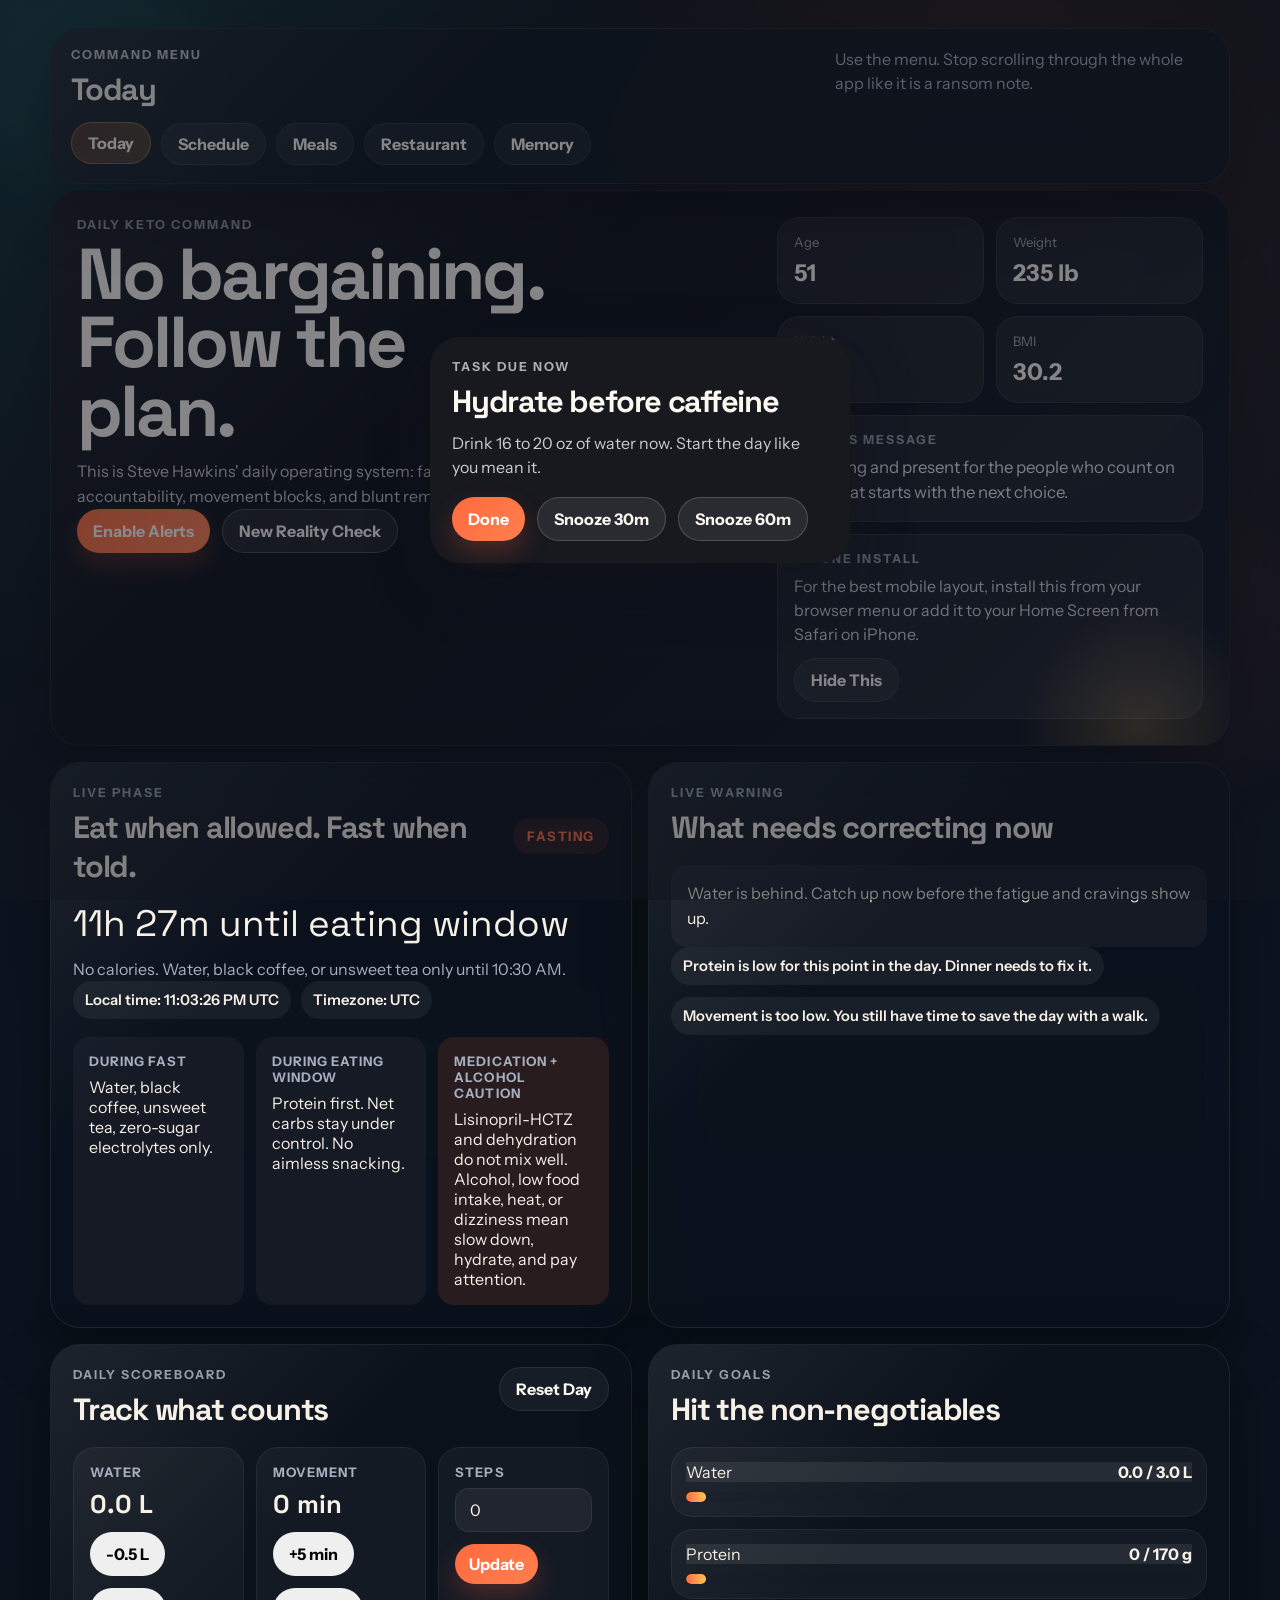
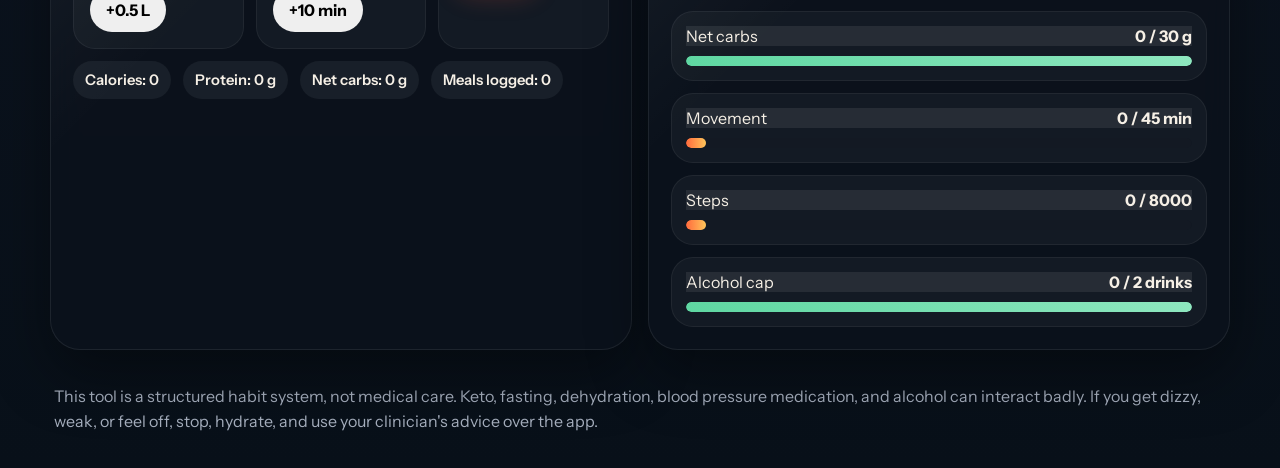
==== commit 9f9b95ba: "Add app navigation and memory layer" ====
--- a/index.html
+++ b/index.html
@@ -29,7 +29,24 @@
     <div class="ambient ambient-two"></div>
 
     <main class="app-shell">
-      <header class="hero panel">
+      <nav class="page-menu panel" aria-label="DietHawk sections">
+        <div class="page-menu-top">
+          <div>
+            <p class="eyebrow">Command Menu</p>
+            <h2 id="current-page-label">Today</h2>
+          </div>
+          <p class="support-text page-menu-copy">Use the menu. Stop scrolling through the whole app like it is a ransom note.</p>
+        </div>
+        <div class="page-links" role="tablist" aria-label="DietHawk pages">
+          <a class="page-link active" data-page-link="today" href="#today">Today</a>
+          <a class="page-link" data-page-link="schedule" href="#schedule">Schedule</a>
+          <a class="page-link" data-page-link="meals" href="#meals">Meals</a>
+          <a class="page-link" data-page-link="restaurant" href="#restaurant">Restaurant</a>
+          <a class="page-link" data-page-link="memory" href="#memory">Memory</a>
+        </div>
+      </nav>
+
+      <header class="hero panel" data-page-section="today">
         <div class="hero-copy">
           <p class="eyebrow">Daily Keto Command</p>
           <h1>No bargaining. Follow the plan.</h1>
@@ -78,7 +95,7 @@
         </div>
       </header>
 
-      <section class="command-grid">
+      <section class="command-grid" data-page-section="today">
         <article class="panel phase-panel">
           <div class="panel-head">
             <div>
@@ -175,7 +192,7 @@
         </article>
       </section>
 
-      <section class="command-grid timer-grid">
+      <section class="command-grid timer-grid" data-page-section="schedule">
         <article class="panel sitstand-panel">
           <div class="panel-head compact">
             <div>
@@ -221,7 +238,7 @@
         </article>
       </section>
 
-      <section class="panel schedule-panel">
+      <section class="panel schedule-panel" data-page-section="schedule">
         <div class="panel-head compact">
           <div>
             <p class="eyebrow">Task Queue</p>
@@ -235,7 +252,7 @@
         <div id="task-list" class="task-list"></div>
       </section>
 
-      <section class="panel timeline-panel">
+      <section class="panel timeline-panel" data-page-section="schedule">
         <div class="panel-head compact">
           <div>
             <p class="eyebrow">Day Plan</p>
@@ -245,7 +262,7 @@
         <div id="timeline-list" class="timeline-list"></div>
       </section>
 
-      <section class="meal-layout">
+      <section class="meal-layout" data-page-section="meals">
         <article class="panel meal-panel">
           <div class="panel-head compact">
             <div>
@@ -287,7 +304,7 @@
         </article>
       </section>
 
-      <section class="command-grid lower-grid">
+      <section class="command-grid lower-grid" data-page-section="meals">
         <article class="panel move-panel">
           <div class="panel-head compact">
             <div>
@@ -336,7 +353,7 @@
         </article>
       </section>
 
-      <section class="panel restaurant-panel">
+      <section class="panel restaurant-panel" data-page-section="restaurant">
         <div class="panel-head compact">
           <div>
             <p class="eyebrow">Restaurant Audit</p>
@@ -404,7 +421,41 @@
         </div>
       </section>
 
-      <section class="panel motivation-panel">
+      <section class="panel memory-panel" data-page-section="memory">
+        <div class="panel-head compact">
+          <div>
+            <p class="eyebrow">DietHawk Memory</p>
+            <h2>What this app remembers</h2>
+          </div>
+        </div>
+        <p id="memory-overview" class="support-text">
+          This is the v2 memory layer. Repeated meals and restaurant audits now persist across days instead of resetting at midnight.
+        </p>
+        <div class="warning-chips">
+          <span class="warning-chip" id="memory-stats-restaurants">0 places remembered</span>
+          <span class="warning-chip" id="memory-stats-audits">0 recent audits</span>
+          <span class="warning-chip" id="memory-stats-meals">0 recurring meals</span>
+        </div>
+        <div id="restaurant-memory-callout" class="memory-callout">
+          Type a restaurant name or run an audit and the memory layer will start stacking repeated safe bets here.
+        </div>
+        <div class="restaurant-columns memory-columns">
+          <section class="restaurant-column">
+            <h3>Restaurant memory</h3>
+            <div id="memory-restaurant-list" class="restaurant-option-list"></div>
+          </section>
+          <section class="restaurant-column">
+            <h3>Recurring meals</h3>
+            <div id="memory-meal-list" class="restaurant-option-list"></div>
+          </section>
+        </div>
+        <div class="restaurant-actions">
+          <button class="ghost-button" id="export-memory" type="button">Export Memory</button>
+          <button class="ghost-button" id="clear-memory" type="button">Clear Memory</button>
+        </div>
+      </section>
+
+      <section class="panel motivation-panel" data-page-section="memory">
         <div class="panel-head compact">
           <div>
             <p class="eyebrow">Daily Motivation</p>
--- a/styles.css
+++ b/styles.css
@@ -82,6 +82,61 @@
   margin: 0 auto;
 }
 
+.page-menu {
+  position: sticky;
+  top: calc(10px + env(safe-area-inset-top));
+  z-index: 15;
+  margin-bottom: 16px;
+  padding: 18px 20px;
+}
+
+.page-menu-top {
+  display: flex;
+  justify-content: space-between;
+  align-items: flex-start;
+  gap: 16px;
+  margin-bottom: 14px;
+}
+
+.page-menu-copy {
+  max-width: 34ch;
+}
+
+.page-links {
+  display: flex;
+  gap: 10px;
+  flex-wrap: wrap;
+}
+
+.page-link {
+  display: inline-flex;
+  align-items: center;
+  justify-content: center;
+  min-height: 42px;
+  padding: 0 16px;
+  border-radius: 999px;
+  border: 1px solid var(--border);
+  background: rgba(255, 255, 255, 0.05);
+  color: var(--text-light);
+  text-decoration: none;
+  font-weight: 700;
+  transition: transform 180ms ease, background 180ms ease, border-color 180ms ease;
+}
+
+.page-link:hover,
+.page-link.active {
+  transform: translateY(-1px);
+}
+
+.page-link.active {
+  background: linear-gradient(135deg, rgba(255, 106, 61, 0.22), rgba(255, 197, 90, 0.2));
+  border-color: rgba(255, 197, 90, 0.32);
+}
+
+.page-hidden {
+  display: none !important;
+}
+
 .panel {
   position: relative;
   overflow: hidden;
@@ -142,6 +197,7 @@
 .move-panel .eyebrow,
 .alcohol-panel .eyebrow,
 .motivation-panel .eyebrow,
+.memory-panel .eyebrow,
 .sitstand-panel .eyebrow,
 .movement-timer-panel .eyebrow {
   color: rgba(166, 175, 190, 0.88);
@@ -361,6 +417,7 @@
 .timeline-panel,
 .meal-panel,
 .restaurant-panel,
+.memory-panel,
 .move-panel,
 .alcohol-panel,
 .motivation-panel {
@@ -747,6 +804,25 @@
 
 .restaurant-option.bad {
   border-color: rgba(255, 106, 61, 0.24);
+}
+
+.memory-callout {
+  margin-top: 14px;
+  padding: 16px;
+  border-radius: var(--radius-md);
+  border: 1px solid rgba(52, 211, 194, 0.18);
+  background: rgba(52, 211, 194, 0.08);
+  color: var(--text-light);
+  line-height: 1.6;
+}
+
+.memory-columns {
+  margin-top: 14px;
+}
+
+.memory-meta {
+  color: var(--muted);
+  font-size: 0.92rem;
 }
 
 .goal-head span:last-child {
@@ -1032,12 +1108,14 @@
   .timeline-panel,
   .meal-panel,
   .restaurant-panel,
+  .memory-panel,
   .move-panel,
   .alcohol-panel,
   .motivation-panel {
     padding: 18px;
   }
 
+  .page-menu-top,
   .panel-head,
   .task-subhead,
   .task-top,
@@ -1081,4 +1159,10 @@
   .quote-list {
     padding-left: 16px;
   }
+
+  .page-links {
+    flex-wrap: nowrap;
+    overflow-x: auto;
+    padding-bottom: 4px;
+  }
 }
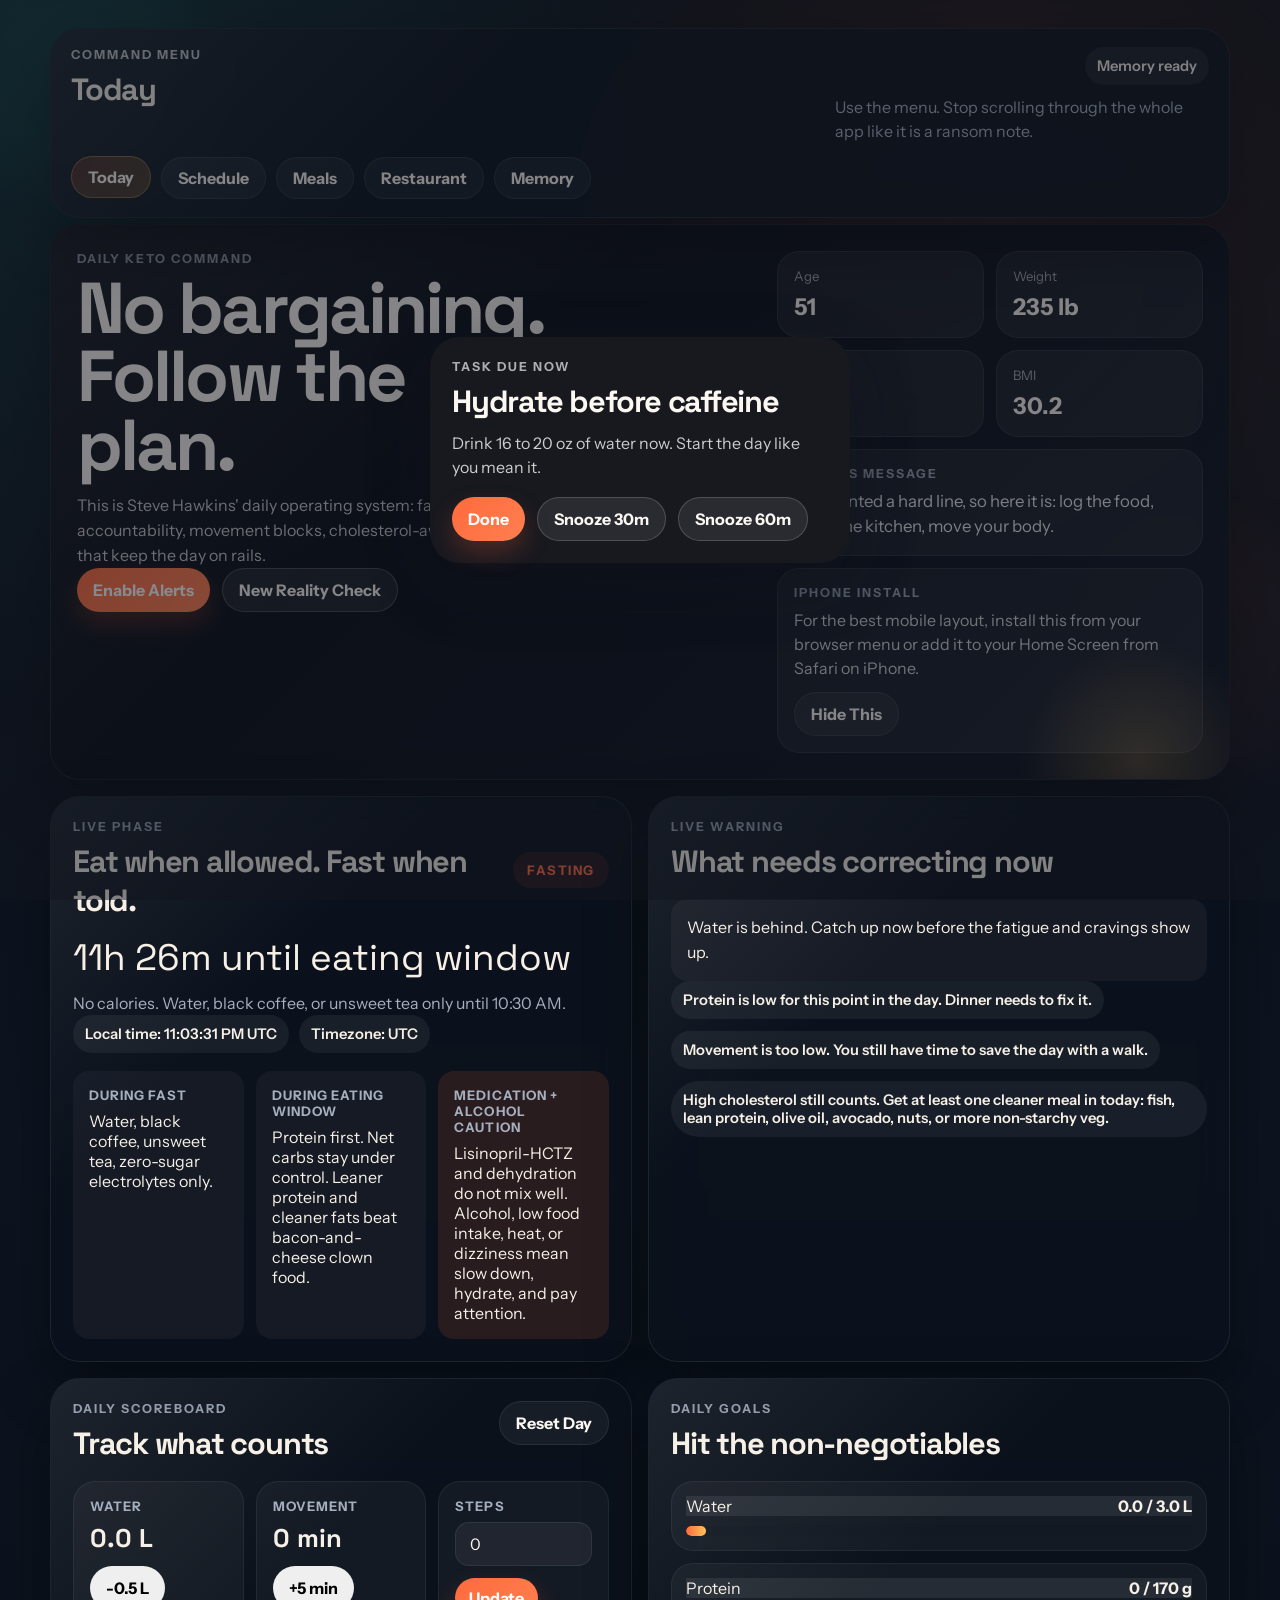
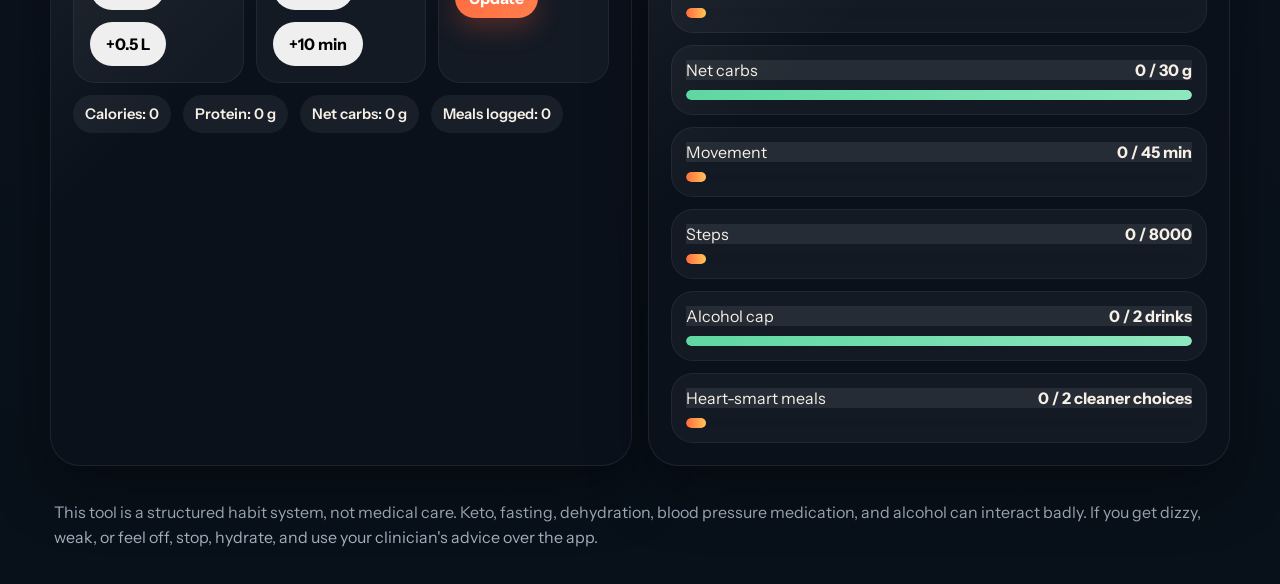
==== commit 66c94975: "Add multi-page memory sync feedback" ====
--- a/index.html
+++ b/index.html
@@ -9,7 +9,7 @@
     <meta name="apple-mobile-web-app-title" content="DietHawk" />
     <meta
       name="description"
-      content="DietHawk is Steve Hawkins' direct, mobile-first keto, fasting, movement, and tracking guide."
+      content="DietHawk is Steve Hawkins' direct, mobile-first keto, fasting, cholesterol-aware, movement, and tracking guide."
     />
     <title>DietHawk | Steve's Keto Command</title>
     <link rel="manifest" href="./manifest.webmanifest" />
@@ -24,7 +24,7 @@
     <link rel="stylesheet" href="./styles.css" />
     <script src="./app.js" defer></script>
   </head>
-  <body>
+  <body data-page="today">
     <div class="ambient ambient-one"></div>
     <div class="ambient ambient-two"></div>
 
@@ -35,14 +35,17 @@
             <p class="eyebrow">Command Menu</p>
             <h2 id="current-page-label">Today</h2>
           </div>
-          <p class="support-text page-menu-copy">Use the menu. Stop scrolling through the whole app like it is a ransom note.</p>
+          <div class="page-menu-side">
+            <span class="warning-chip memory-sync-chip idle" id="memory-sync-status">Memory ready</span>
+            <p class="support-text page-menu-copy">Use the menu. Stop scrolling through the whole app like it is a ransom note.</p>
+          </div>
         </div>
         <div class="page-links" role="tablist" aria-label="DietHawk pages">
-          <a class="page-link active" data-page-link="today" href="#today">Today</a>
-          <a class="page-link" data-page-link="schedule" href="#schedule">Schedule</a>
-          <a class="page-link" data-page-link="meals" href="#meals">Meals</a>
-          <a class="page-link" data-page-link="restaurant" href="#restaurant">Restaurant</a>
-          <a class="page-link" data-page-link="memory" href="#memory">Memory</a>
+          <a class="page-link active" data-page-link="today" href="./index.html">Today</a>
+          <a class="page-link" data-page-link="schedule" href="./schedule.html">Schedule</a>
+          <a class="page-link" data-page-link="meals" href="./meals.html">Meals</a>
+          <a class="page-link" data-page-link="restaurant" href="./restaurant.html">Restaurant</a>
+          <a class="page-link" data-page-link="memory" href="./memory.html">Memory</a>
         </div>
       </nav>
 
@@ -52,7 +55,7 @@
           <h1>No bargaining. Follow the plan.</h1>
           <p class="hero-lead">
             This is Steve Hawkins' daily operating system: fasting clock, keto meal calls,
-            alcohol accountability, movement blocks, and blunt reminders that keep the day on rails.
+            alcohol accountability, movement blocks, cholesterol-aware meal filters, and blunt reminders that keep the day on rails.
           </p>
           <div class="hero-actions">
             <button class="primary-button" id="enable-notifications" type="button">Enable Alerts</button>
@@ -118,7 +121,7 @@
             </article>
             <article class="rule-card">
               <span class="rule-title">During eating window</span>
-              <p>Protein first. Net carbs stay under control. No aimless snacking.</p>
+              <p>Protein first. Net carbs stay under control. Leaner protein and cleaner fats beat bacon-and-cheese clown food.</p>
             </article>
             <article class="rule-card rule-card-warning">
               <span class="rule-title">Medication + alcohol caution</span>
@@ -432,21 +435,38 @@
           This is the v2 memory layer. Repeated meals and restaurant audits now persist across days instead of resetting at midnight.
         </p>
         <div class="warning-chips">
-          <span class="warning-chip" id="memory-stats-restaurants">0 places remembered</span>
+          <span class="warning-chip" id="memory-stats-restaurants">0 favorite restaurants</span>
           <span class="warning-chip" id="memory-stats-audits">0 recent audits</span>
           <span class="warning-chip" id="memory-stats-meals">0 recurring meals</span>
+          <span class="warning-chip" id="memory-stats-orders">0 repeated safe orders</span>
+          <span class="warning-chip" id="memory-stats-dislikes">0 disliked foods</span>
         </div>
         <div id="restaurant-memory-callout" class="memory-callout">
           Type a restaurant name or run an audit and the memory layer will start stacking repeated safe bets here.
         </div>
         <div class="restaurant-columns memory-columns">
           <section class="restaurant-column">
-            <h3>Restaurant memory</h3>
+            <h3>Favorite restaurants</h3>
             <div id="memory-restaurant-list" class="restaurant-option-list"></div>
           </section>
+          <section class="restaurant-column">
+            <h3>Repeated safe orders</h3>
+            <div id="memory-order-list" class="restaurant-option-list"></div>
+          </section>
+        </div>
+        <div class="restaurant-columns memory-columns">
           <section class="restaurant-column">
             <h3>Recurring meals</h3>
             <div id="memory-meal-list" class="restaurant-option-list"></div>
+          </section>
+          <section class="restaurant-column">
+            <h3>Disliked foods</h3>
+            <p class="support-text">Add foods Steve wants flagged so meals and restaurant calls stop pretending he likes them.</p>
+            <div class="memory-disliked-controls">
+              <input id="disliked-food-input" type="text" placeholder="Onions, blue cheese, pork rinds" autocomplete="off" />
+              <button class="primary-button small" id="add-disliked-food" type="button">Add</button>
+            </div>
+            <div id="memory-disliked-list" class="warning-chips memory-chip-list"></div>
           </section>
         </div>
         <div class="restaurant-actions">
--- a/styles.css
+++ b/styles.css
@@ -100,6 +100,34 @@
 
 .page-menu-copy {
   max-width: 34ch;
+}
+
+.page-menu-side {
+  display: grid;
+  gap: 10px;
+  justify-items: end;
+}
+
+.memory-sync-chip {
+  transition: background 180ms ease, border-color 180ms ease, color 180ms ease;
+}
+
+.memory-sync-chip.saving {
+  background: rgba(255, 197, 90, 0.12);
+  border-color: rgba(255, 197, 90, 0.28);
+  color: var(--accent-2);
+}
+
+.memory-sync-chip.synced {
+  background: rgba(95, 215, 162, 0.12);
+  border-color: rgba(95, 215, 162, 0.26);
+  color: var(--success);
+}
+
+.memory-sync-chip.local {
+  background: rgba(255, 106, 61, 0.12);
+  border-color: rgba(255, 106, 61, 0.26);
+  color: var(--accent);
 }
 
 .page-links {
@@ -825,6 +853,38 @@
   font-size: 0.92rem;
 }
 
+.memory-disliked-controls {
+  display: flex;
+  gap: 10px;
+  margin-top: 12px;
+  align-items: center;
+}
+
+#disliked-food-input {
+  width: 100%;
+  min-height: 44px;
+  border: 1px solid rgba(255, 255, 255, 0.08);
+  border-radius: 14px;
+  padding: 0 14px;
+  background: rgba(255, 255, 255, 0.05);
+  color: var(--text-light);
+}
+
+.memory-chip-list {
+  margin-top: 12px;
+}
+
+.removable-chip {
+  border: 1px solid var(--border);
+  cursor: pointer;
+  transition: transform 180ms ease, background 180ms ease;
+}
+
+.removable-chip:hover {
+  transform: translateY(-1px);
+  background: rgba(255, 106, 61, 0.12);
+}
+
 .goal-head span:last-child {
   font-weight: 700;
 }
@@ -945,6 +1005,12 @@
 .meal-card p {
   color: var(--muted);
   line-height: 1.5;
+}
+
+.meal-preference-note {
+  margin-top: 10px;
+  color: rgba(255, 197, 90, 0.9) !important;
+  font-size: 0.92rem;
 }
 
 .meal-macros {
@@ -1116,11 +1182,13 @@
   }
 
   .page-menu-top,
+  .page-menu-side,
   .panel-head,
   .task-subhead,
   .task-top,
   .meal-top,
-  .timeline-top {
+  .timeline-top,
+  .memory-disliked-controls {
     flex-direction: column;
     align-items: flex-start;
   }
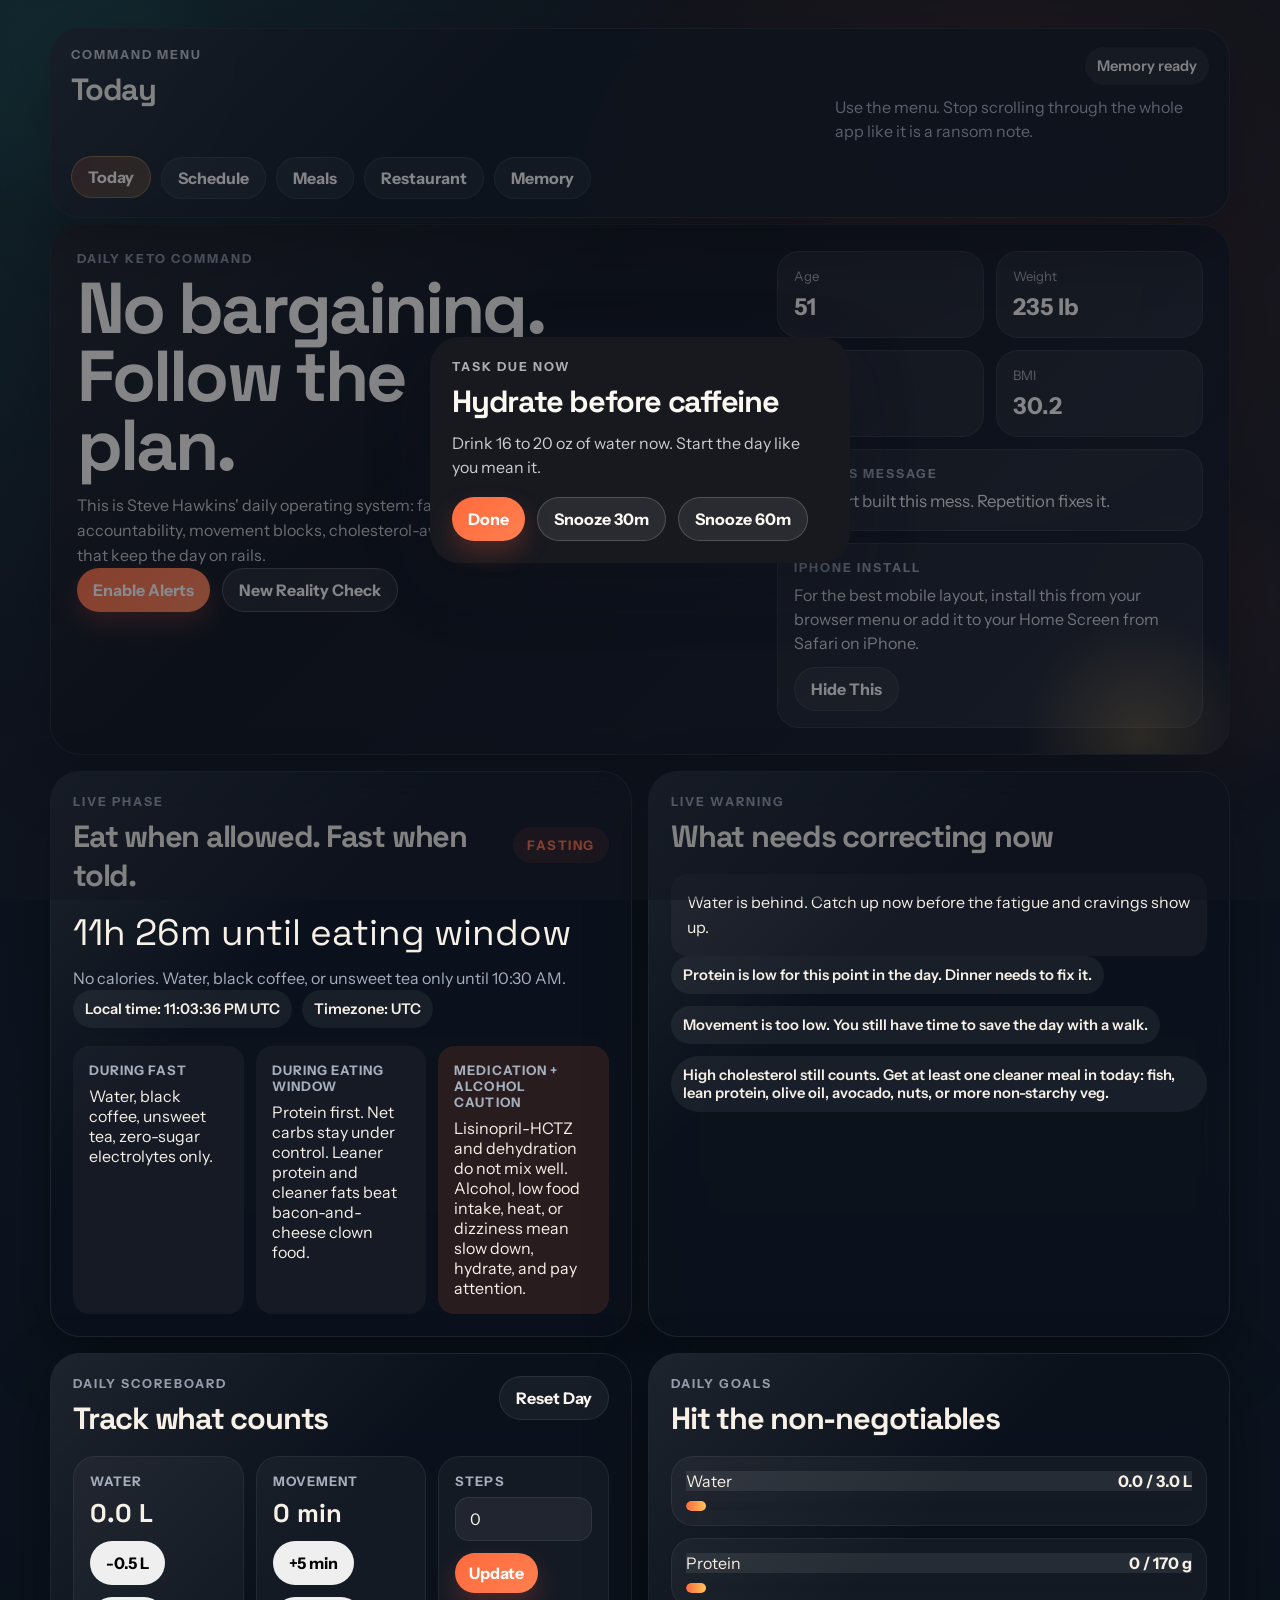
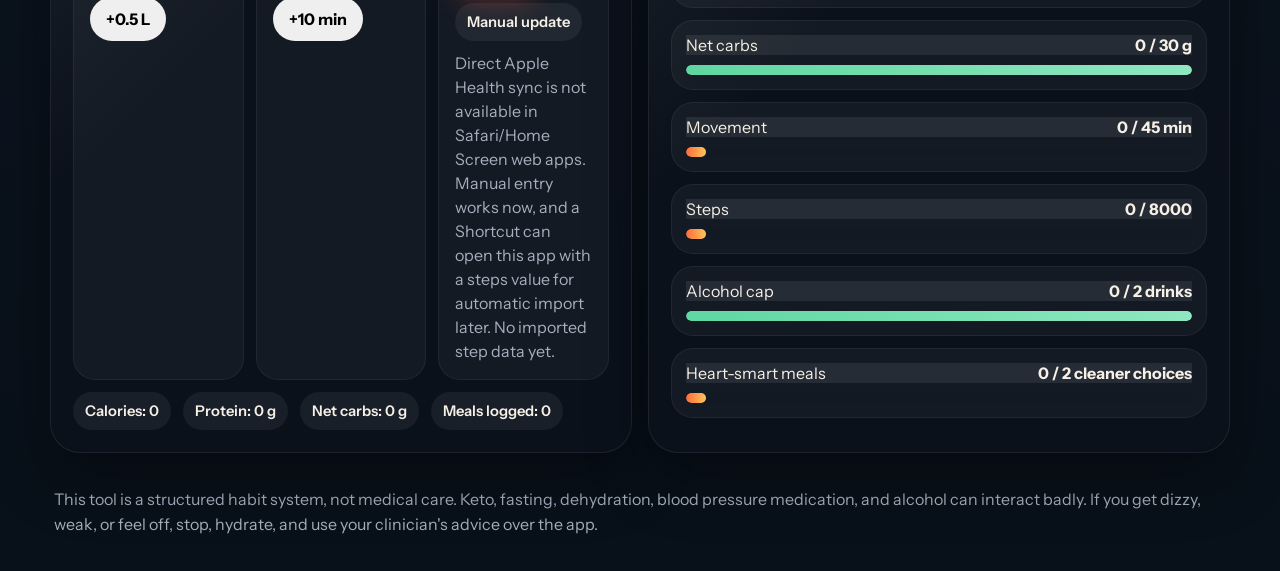
==== commit df282ee3: "Add learning feedback and steps import" ====
--- a/index.html
+++ b/index.html
@@ -178,6 +178,12 @@
                 <input id="steps-input" type="number" min="0" step="100" inputmode="numeric" />
                 <button class="primary-button small" id="save-steps" type="button">Update</button>
               </div>
+              <div class="warning-chips steps-meta">
+                <span class="warning-chip" id="steps-source-chip">Manual update</span>
+              </div>
+              <p id="steps-sync-note" class="support-text steps-sync-note">
+                Direct Apple Health sync is not available in a GitHub Pages web app. Manual entry works now, and Shortcut imports can bridge it later.
+              </p>
             </section>
           </div>
 
@@ -353,6 +359,46 @@
             </div>
           </div>
           <p id="alcohol-warning" class="warning-message minor"></p>
+          <p class="support-text alcohol-learning-copy">
+            Preset buttons track the standard stuff and teach the app your usual pattern. If you drank something else, type it so the memory stops guessing.
+          </p>
+          <div class="learning-inline">
+            <input id="actual-drink-input" type="text" placeholder="Old fashioned, tequila soda, dry martini" autocomplete="off" />
+            <button class="primary-button small" id="save-actual-drink" type="button">Learn drink</button>
+          </div>
+          <div id="actual-drink-learning-list" class="restaurant-option-list compact-learning-list"></div>
+        </article>
+
+        <article class="panel learning-panel">
+          <div class="panel-head compact">
+            <div>
+              <p class="eyebrow">Actual Meal Learning</p>
+              <h2>Tell the app what you really ate</h2>
+            </div>
+          </div>
+          <p class="support-text">
+            If the suggestions were close but not right, type the actual meal. This teaches preferences without pretending the macro guess was accurate.
+          </p>
+          <div class="learning-form">
+            <label class="restaurant-field">
+              <span>Meal slot</span>
+              <select id="actual-meal-context">
+                <option value="breakfast">Breakfast</option>
+                <option value="lunch">Lunch</option>
+                <option value="dinner">Dinner</option>
+                <option value="snack">Snack</option>
+                <option value="restaurant">Restaurant</option>
+              </select>
+            </label>
+            <label class="restaurant-field restaurant-field-wide">
+              <span>What I actually ate</span>
+              <input id="actual-meal-input" type="text" placeholder="Turkey lettuce wrap, salmon salad, steak bowl no rice" autocomplete="off" />
+            </label>
+          </div>
+          <div class="restaurant-actions">
+            <button class="primary-button small" id="save-actual-meal" type="button">Learn this meal</button>
+          </div>
+          <div id="actual-meal-learning-list" class="restaurant-option-list"></div>
         </article>
       </section>
 
@@ -417,10 +463,14 @@
               <div id="restaurant-good-options" class="restaurant-option-list"></div>
             </section>
             <section class="restaurant-column">
-              <h3>Leave these alone</h3>
-              <div id="restaurant-bad-options" class="restaurant-option-list"></div>
-            </section>
-          </div>
+              <h3>Alternates if not for you</h3>
+              <div id="restaurant-alternate-options" class="restaurant-option-list"></div>
+            </section>
+          </div>
+          <section class="restaurant-secondary-section">
+            <h3>Leave these alone</h3>
+            <div id="restaurant-bad-options" class="restaurant-option-list"></div>
+          </section>
         </div>
       </section>
 
@@ -439,6 +489,7 @@
           <span class="warning-chip" id="memory-stats-audits">0 recent audits</span>
           <span class="warning-chip" id="memory-stats-meals">0 recurring meals</span>
           <span class="warning-chip" id="memory-stats-orders">0 repeated safe orders</span>
+          <span class="warning-chip" id="memory-stats-drinks">0 recurring drinks</span>
           <span class="warning-chip" id="memory-stats-dislikes">0 disliked foods</span>
         </div>
         <div id="restaurant-memory-callout" class="memory-callout">
@@ -450,7 +501,7 @@
             <div id="memory-restaurant-list" class="restaurant-option-list"></div>
           </section>
           <section class="restaurant-column">
-            <h3>Repeated safe orders</h3>
+            <h3>Repeated actual orders</h3>
             <div id="memory-order-list" class="restaurant-option-list"></div>
           </section>
         </div>
@@ -460,15 +511,19 @@
             <div id="memory-meal-list" class="restaurant-option-list"></div>
           </section>
           <section class="restaurant-column">
-            <h3>Disliked foods</h3>
-            <p class="support-text">Add foods Steve wants flagged so meals and restaurant calls stop pretending he likes them.</p>
-            <div class="memory-disliked-controls">
-              <input id="disliked-food-input" type="text" placeholder="Onions, blue cheese, pork rinds" autocomplete="off" />
-              <button class="primary-button small" id="add-disliked-food" type="button">Add</button>
-            </div>
-            <div id="memory-disliked-list" class="warning-chips memory-chip-list"></div>
-          </section>
-        </div>
+            <h3>Recurring drinks</h3>
+            <div id="memory-drink-list" class="restaurant-option-list"></div>
+          </section>
+        </div>
+        <section class="restaurant-column memory-wide-column">
+          <h3>Disliked foods</h3>
+          <p class="support-text">Add foods Steve wants flagged so meals and restaurant calls stop pretending he likes them.</p>
+          <div class="memory-disliked-controls">
+            <input id="disliked-food-input" type="text" placeholder="Onions, blue cheese, pork rinds" autocomplete="off" />
+            <button class="primary-button small" id="add-disliked-food" type="button">Add</button>
+          </div>
+          <div id="memory-disliked-list" class="warning-chips memory-chip-list"></div>
+        </section>
         <div class="restaurant-actions">
           <button class="ghost-button" id="export-memory" type="button">Export Memory</button>
           <button class="ghost-button" id="clear-memory" type="button">Clear Memory</button>
--- a/styles.css
+++ b/styles.css
@@ -41,7 +41,9 @@
 }
 
 button,
-input {
+input,
+select,
+textarea {
   font: inherit;
 }
 
@@ -223,6 +225,7 @@
 .timeline-panel .eyebrow,
 .meal-panel .eyebrow,
 .move-panel .eyebrow,
+.learning-panel .eyebrow,
 .alcohol-panel .eyebrow,
 .motivation-panel .eyebrow,
 .memory-panel .eyebrow,
@@ -429,10 +432,15 @@
 .warning-panel,
 .goals-panel,
 .move-panel,
+.learning-panel,
 .alcohol-panel,
 .sitstand-panel,
 .movement-timer-panel {
   grid-column: span 6;
+}
+
+.learning-panel {
+  grid-column: span 12;
 }
 
 .phase-panel,
@@ -447,6 +455,7 @@
 .restaurant-panel,
 .memory-panel,
 .move-panel,
+.learning-panel,
 .alcohol-panel,
 .motivation-panel {
   padding: 22px;
@@ -624,6 +633,15 @@
   align-items: center;
 }
 
+.steps-meta {
+  margin-top: 10px;
+}
+
+.steps-sync-note {
+  margin-top: 10px;
+  max-width: 58ch;
+}
+
 #steps-input {
   width: 100%;
   min-height: 44px;
@@ -702,7 +720,8 @@
 }
 
 .restaurant-field input,
-.restaurant-field textarea {
+.restaurant-field textarea,
+.restaurant-field select {
   width: 100%;
   border: 1px solid rgba(255, 255, 255, 0.08);
   border-radius: 16px;
@@ -710,6 +729,11 @@
   background: rgba(255, 255, 255, 0.05);
   color: var(--text-light);
   resize: vertical;
+}
+
+.restaurant-field select {
+  min-height: 48px;
+  resize: none;
 }
 
 .restaurant-field textarea {
@@ -753,6 +777,12 @@
   margin-bottom: 14px;
 }
 
+.restaurant-secondary-section {
+  display: grid;
+  gap: 12px;
+  margin-top: 14px;
+}
+
 .restaurant-results {
   margin-top: 14px;
 }
@@ -826,6 +856,28 @@
   line-height: 1.5;
 }
 
+.restaurant-option-actions {
+  display: flex;
+  gap: 10px;
+  flex-wrap: wrap;
+  margin-top: 12px;
+}
+
+.restaurant-option-actions button {
+  min-height: 40px;
+  border-radius: 999px;
+  padding: 0 14px;
+  background: rgba(255, 255, 255, 0.06);
+  color: var(--text-light);
+  border: 1px solid rgba(255, 255, 255, 0.08);
+  font-weight: 700;
+  transition: transform 180ms ease, background 180ms ease;
+}
+
+.restaurant-option-actions button:hover {
+  transform: translateY(-1px);
+}
+
 .restaurant-option.good {
   border-color: rgba(95, 215, 162, 0.24);
 }
@@ -858,6 +910,10 @@
   gap: 10px;
   margin-top: 12px;
   align-items: center;
+}
+
+.memory-wide-column {
+  margin-top: 14px;
 }
 
 #disliked-food-input {
@@ -972,7 +1028,8 @@
 
 .task-actions button,
 .meal-card button,
-.drink-buttons button {
+.drink-buttons button,
+.restaurant-option-actions button {
   background: rgba(255, 255, 255, 0.06);
   color: var(--text-light);
   border: 1px solid rgba(255, 255, 255, 0.08);
@@ -1044,6 +1101,38 @@
 
 .drink-buttons {
   margin-bottom: 16px;
+}
+
+.alcohol-learning-copy {
+  margin-top: 12px;
+}
+
+.learning-inline {
+  display: flex;
+  gap: 10px;
+  align-items: center;
+  margin-top: 12px;
+}
+
+.learning-inline input {
+  width: 100%;
+  min-height: 44px;
+  border: 1px solid rgba(255, 255, 255, 0.08);
+  border-radius: 14px;
+  padding: 0 14px;
+  background: rgba(255, 255, 255, 0.05);
+  color: var(--text-light);
+}
+
+.compact-learning-list {
+  margin-top: 12px;
+}
+
+.learning-form {
+  display: grid;
+  grid-template-columns: repeat(2, minmax(0, 1fr));
+  gap: 12px;
+  margin-top: 14px;
 }
 
 .drink-buttons button {
@@ -1148,12 +1237,17 @@
   .sitstand-panel,
   .movement-timer-panel,
   .move-panel,
+  .learning-panel,
   .alcohol-panel {
     grid-column: span 12;
   }
 
   .hero {
     padding: 22px;
+  }
+
+  .learning-form {
+    grid-template-columns: 1fr;
   }
 }
 
@@ -1161,6 +1255,10 @@
   body {
     padding-left: 12px;
     padding-right: 12px;
+  }
+
+  .page-menu {
+    margin-bottom: 28px;
   }
 
   .hero,
@@ -1176,6 +1274,7 @@
   .restaurant-panel,
   .memory-panel,
   .move-panel,
+  .learning-panel,
   .alcohol-panel,
   .motivation-panel {
     padding: 18px;
@@ -1208,7 +1307,9 @@
   .timer-controls,
   .restaurant-actions,
   .drink-buttons,
-  .steps-row {
+  .steps-row,
+  .learning-inline,
+  .restaurant-option-actions {
     flex-direction: column;
   }
 
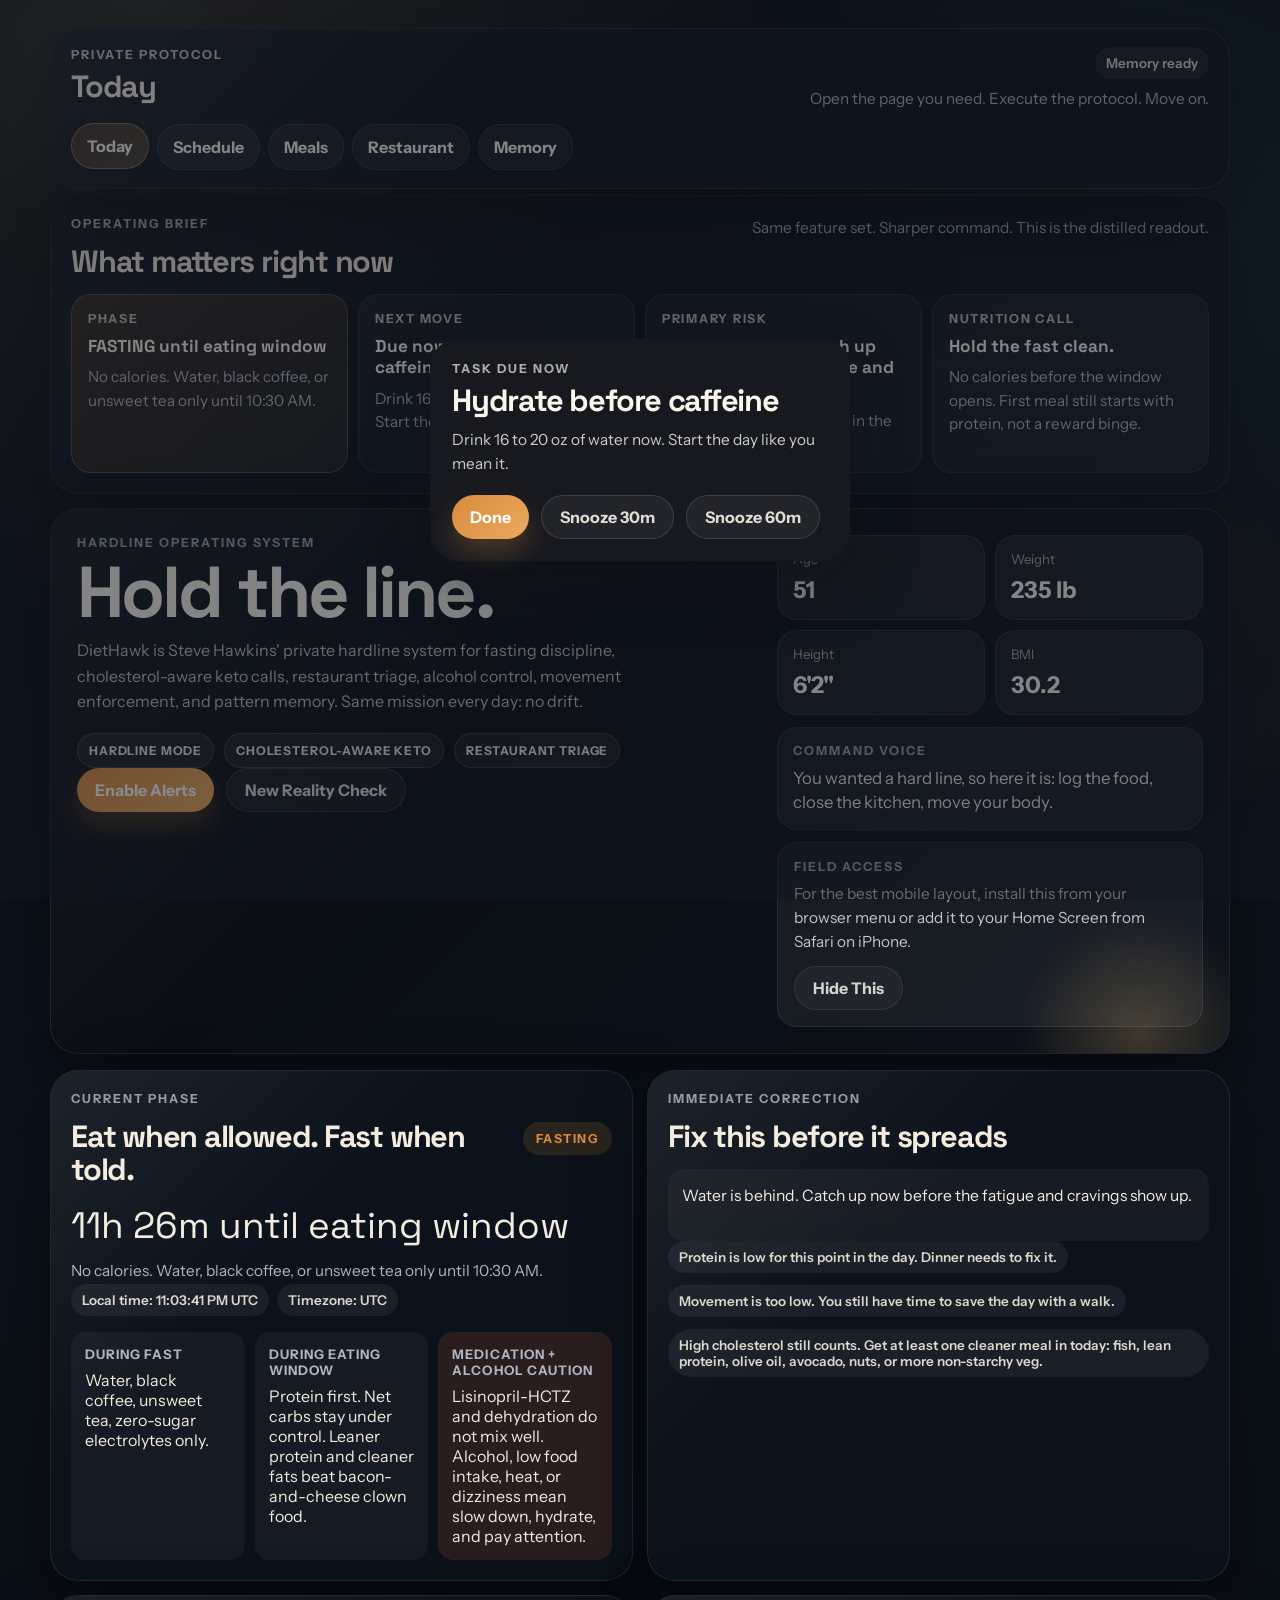
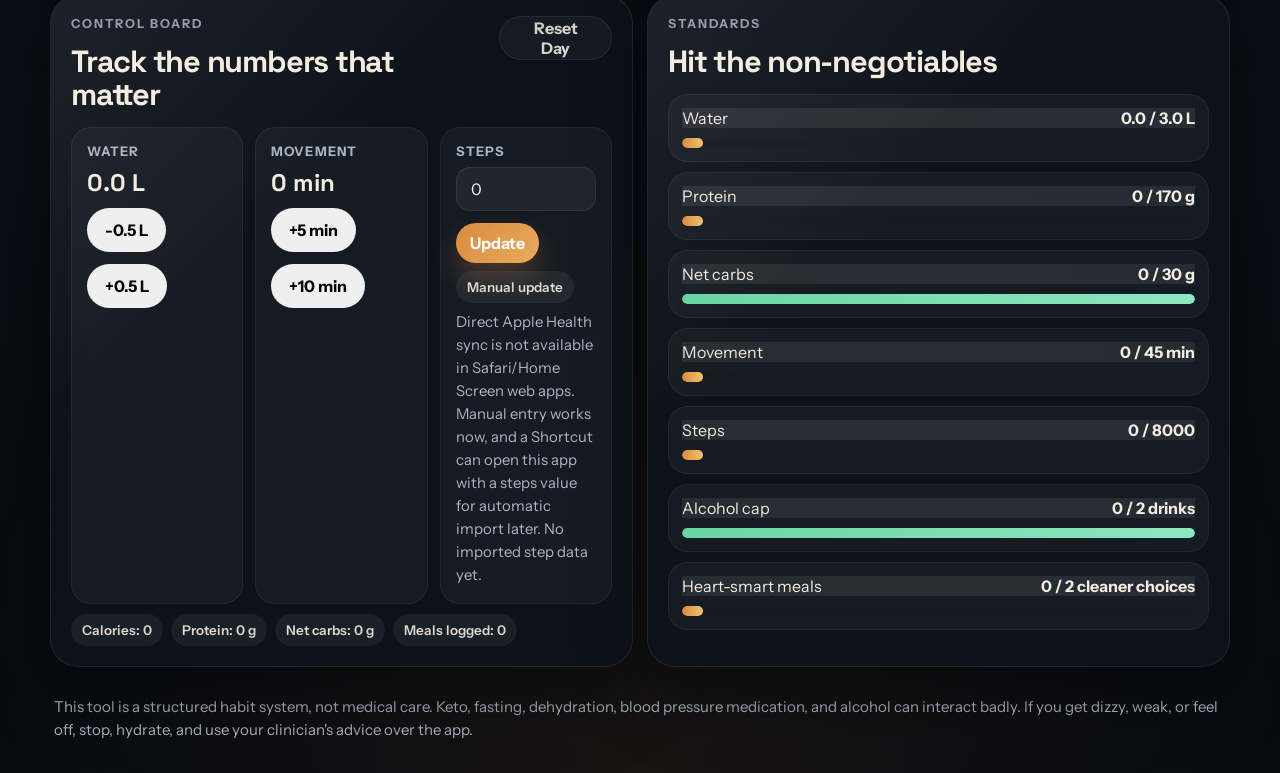
==== commit 74715a21: "Premium mobile and restaurant memory pass" ====
--- a/index.html
+++ b/index.html
@@ -32,12 +32,12 @@
       <nav class="page-menu panel" aria-label="DietHawk sections">
         <div class="page-menu-top">
           <div>
-            <p class="eyebrow">Command Menu</p>
+            <p class="eyebrow">Private Protocol</p>
             <h2 id="current-page-label">Today</h2>
           </div>
           <div class="page-menu-side">
             <span class="warning-chip memory-sync-chip idle" id="memory-sync-status">Memory ready</span>
-            <p class="support-text page-menu-copy">Use the menu. Stop scrolling through the whole app like it is a ransom note.</p>
+            <p class="support-text page-menu-copy">Open the page you need. Execute the protocol. Move on.</p>
           </div>
         </div>
         <div class="page-links" role="tablist" aria-label="DietHawk pages">
@@ -49,14 +49,51 @@
         </div>
       </nav>
 
+      <section class="brief-band panel" data-page-section="today" aria-label="Today's operating brief">
+        <div class="panel-head compact brief-head">
+          <div>
+            <p class="eyebrow">Operating Brief</p>
+            <h2>What matters right now</h2>
+          </div>
+          <p class="support-text brief-intro">Same feature set. Sharper command. This is the distilled readout.</p>
+        </div>
+        <div class="brief-grid">
+          <article class="brief-card brief-card-primary">
+            <span class="brief-kicker">Phase</span>
+            <strong class="brief-value" id="brief-phase-line">Loading phase...</strong>
+            <p class="brief-note" id="brief-phase-note"></p>
+          </article>
+          <article class="brief-card">
+            <span class="brief-kicker">Next move</span>
+            <strong class="brief-value" id="brief-task-line">Loading next task...</strong>
+            <p class="brief-note" id="brief-task-note"></p>
+          </article>
+          <article class="brief-card">
+            <span class="brief-kicker">Primary risk</span>
+            <strong class="brief-value" id="brief-risk-line">Loading risk...</strong>
+            <p class="brief-note" id="brief-risk-note"></p>
+          </article>
+          <article class="brief-card">
+            <span class="brief-kicker">Nutrition call</span>
+            <strong class="brief-value" id="brief-nutrition-line">Loading nutrition call...</strong>
+            <p class="brief-note" id="brief-nutrition-note"></p>
+          </article>
+        </div>
+      </section>
+
       <header class="hero panel" data-page-section="today">
         <div class="hero-copy">
-          <p class="eyebrow">Daily Keto Command</p>
-          <h1>No bargaining. Follow the plan.</h1>
+          <p class="eyebrow">Hardline Operating System</p>
+          <h1>Hold the line.</h1>
           <p class="hero-lead">
-            This is Steve Hawkins' daily operating system: fasting clock, keto meal calls,
-            alcohol accountability, movement blocks, cholesterol-aware meal filters, and blunt reminders that keep the day on rails.
+            DietHawk is Steve Hawkins' private hardline system for fasting discipline, cholesterol-aware keto calls,
+            restaurant triage, alcohol control, movement enforcement, and pattern memory. Same mission every day: no drift.
           </p>
+          <div class="hero-signature" aria-label="DietHawk operating signature">
+            <span class="signature-chip">Hardline mode</span>
+            <span class="signature-chip">Cholesterol-aware keto</span>
+            <span class="signature-chip">Restaurant triage</span>
+          </div>
           <div class="hero-actions">
             <button class="primary-button" id="enable-notifications" type="button">Enable Alerts</button>
             <button class="secondary-button" id="refresh-mindset" type="button">New Reality Check</button>
@@ -84,12 +121,12 @@
           </section>
 
           <section class="mindset-card">
-            <p class="eyebrow">Today's Message</p>
+            <p class="eyebrow">Command Voice</p>
             <p id="mindset-message" class="mindset-message"></p>
           </section>
 
           <section class="install-card" id="install-card">
-            <p class="eyebrow">iPhone Install</p>
+            <p class="eyebrow">Field Access</p>
             <p id="install-message" class="install-message">
               Open this in Safari, tap Share, then Add to Home Screen. That gives the cleanest full-screen iPhone layout.
             </p>
@@ -102,7 +139,7 @@
         <article class="panel phase-panel">
           <div class="panel-head">
             <div>
-              <p class="eyebrow">Live Phase</p>
+              <p class="eyebrow">Current Phase</p>
               <h2>Eat when allowed. Fast when told.</h2>
             </div>
             <span class="phase-badge" id="phase-badge">FASTING</span>
@@ -136,8 +173,8 @@
         <article class="panel warning-panel">
           <div class="panel-head compact">
             <div>
-              <p class="eyebrow">Live Warning</p>
-              <h2>What needs correcting now</h2>
+              <p class="eyebrow">Immediate Correction</p>
+              <h2>Fix this before it spreads</h2>
             </div>
           </div>
           <p id="warning-message" class="warning-message"></p>
@@ -147,8 +184,8 @@
         <article class="panel tracker-panel">
           <div class="panel-head compact">
             <div>
-              <p class="eyebrow">Daily Scoreboard</p>
-              <h2>Track what counts</h2>
+              <p class="eyebrow">Control Board</p>
+              <h2>Track the numbers that matter</h2>
             </div>
             <button class="ghost-button" id="reset-day" type="button">Reset Day</button>
           </div>
@@ -193,7 +230,7 @@
         <article class="panel goals-panel">
           <div class="panel-head compact">
             <div>
-              <p class="eyebrow">Daily Goals</p>
+              <p class="eyebrow">Standards</p>
               <h2>Hit the non-negotiables</h2>
             </div>
           </div>
@@ -251,7 +288,7 @@
         <div class="panel-head compact">
           <div>
             <p class="eyebrow">Task Queue</p>
-            <h2>Do this when the clock says so</h2>
+            <h2>Do it when the clock says so</h2>
           </div>
         </div>
         <div class="task-subhead">
@@ -403,131 +440,232 @@
       </section>
 
       <section class="panel restaurant-panel" data-page-section="restaurant">
-        <div class="panel-head compact">
+        <div class="restaurant-command-surface">
+          <div class="restaurant-story">
+            <div class="panel-head compact restaurant-head">
+              <div>
+                <p class="eyebrow">Restaurant Audit</p>
+                <h2>Order without freelancing</h2>
+              </div>
+              <span class="timer-pill ready" id="restaurant-phase-badge">CHECK MENU</span>
+            </div>
+            <div class="warning-chips restaurant-status-chips">
+              <span class="warning-chip" id="restaurant-context-chip">Schedule context</span>
+              <span class="warning-chip" id="restaurant-source-chip">No menu loaded yet</span>
+            </div>
+            <div class="restaurant-results restaurant-decision-stack">
+              <p class="restaurant-verdict idle" id="restaurant-verdict">
+                No restaurant checked yet. Give me a name, a URL, or pasted menu text.
+              </p>
+              <p class="support-text restaurant-notes" id="restaurant-notes">
+                Restaurant name alone is enough for a best-effort lookup. A direct menu URL is faster, and pasted menu text is the fallback when the website is a mess.
+              </p>
+            </div>
+            <div class="restaurant-support-grid">
+              <article class="restaurant-brief-card">
+                <p class="eyebrow">Remembered here</p>
+                <h3>What this place already taught you</h3>
+                <p class="support-text restaurant-memory-brief" id="restaurant-memory-brief">
+                  Type a restaurant name and the saved safe bets plus prior rejections will show here.
+                </p>
+              </article>
+              <article class="restaurant-brief-card restaurant-brief-card-tool">
+                <p class="eyebrow">Capture status</p>
+                <h3>Bring me a readable menu</h3>
+                <div class="warning-chips restaurant-photo-chips">
+                  <span class="warning-chip" id="restaurant-photo-chip">No screenshot selected</span>
+                  <span class="warning-chip" id="restaurant-ocr-chip">OCR idle</span>
+                </div>
+                <p class="support-text restaurant-brief-note">
+                  Name only works. Direct menu URL is cleaner. Paste text when the site is junk.
+                </p>
+              </article>
+            </div>
+          </div>
+
+          <aside class="restaurant-tool-panel">
+            <p class="eyebrow">Audit inputs</p>
+            <h3>Run the menu through the grinder</h3>
+            <p class="support-text restaurant-intro">
+              Type only the restaurant name and hit Audit Menu. Or take a menu screenshot right here. The app will read the photo in-browser, drop the text into the audit, and tell you what is actually safe to order.
+            </p>
+            <div class="restaurant-form">
+              <label class="restaurant-field">
+                <span>Restaurant name</span>
+                <input id="restaurant-name" type="text" placeholder="Chipotle, Texas Roadhouse, Chick-fil-A" autocomplete="off" />
+              </label>
+              <label class="restaurant-field">
+                <span>Menu URL (optional)</span>
+                <input id="restaurant-url" type="url" placeholder="Optional: https://restaurant.com/menu" autocomplete="off" />
+              </label>
+              <label class="restaurant-field restaurant-field-wide restaurant-photo-field">
+                <span>Menu screenshot or photo</span>
+                <input id="restaurant-photo-input" type="file" accept="image/*" capture="environment" />
+                <small class="restaurant-field-note">
+                  Take the shot. OCR runs in the browser and the audit starts automatically.
+                </small>
+              </label>
+              <label class="restaurant-field restaurant-field-wide">
+                <span>Paste menu text if the site is annoying</span>
+                <textarea
+                  id="restaurant-menu-text"
+                  rows="6"
+                  placeholder="OCR text lands here automatically. You can also paste menu text here if the site is a pain."
+                ></textarea>
+              </label>
+            </div>
+            <div class="restaurant-actions">
+              <button class="primary-button" id="analyze-restaurant" type="button">Audit Menu</button>
+              <button class="ghost-button" id="clear-restaurant" type="button">Clear</button>
+            </div>
+          </aside>
+        </div>
+
+        <div class="restaurant-recommendation-grid">
+          <section class="restaurant-column restaurant-primary-lane">
+            <div class="restaurant-section-head">
+              <div>
+                <p class="eyebrow">Best bets</p>
+                <h3>Order one of these</h3>
+              </div>
+              <p class="support-text">This is the main lane. Pick the cleanest option and stop there.</p>
+            </div>
+            <div id="restaurant-good-options" class="restaurant-option-list"></div>
+          </section>
+
+          <section class="restaurant-column restaurant-alternate-lane">
+            <div class="restaurant-section-head">
+              <div>
+                <p class="eyebrow">Alternates</p>
+                <h3>If the first call is not for you</h3>
+              </div>
+              <p class="support-text">Reject a suggestion and rotate to the next least-stupid option.</p>
+            </div>
+            <div id="restaurant-alternate-options" class="restaurant-option-list"></div>
+          </section>
+        </div>
+
+        <section class="restaurant-secondary-section">
+          <div class="restaurant-section-head restaurant-section-head-secondary">
+            <div>
+              <p class="eyebrow">Avoid list</p>
+              <h3>Leave these alone</h3>
+            </div>
+            <p class="support-text">Visible, but secondary. These are the obvious carb wrecks and trap orders.</p>
+          </div>
+          <div id="restaurant-bad-options" class="restaurant-option-list"></div>
+        </section>
+      </section>
+
+      <section class="panel memory-panel" data-page-section="memory">
+        <div class="panel-head compact memory-head">
           <div>
-            <p class="eyebrow">Restaurant Audit</p>
-            <h2>What can I eat here</h2>
-          </div>
-          <span class="timer-pill ready" id="restaurant-phase-badge">CHECK MENU</span>
-        </div>
-        <p class="support-text restaurant-intro">
-          Type only the restaurant name and hit Audit Menu. Or take a menu screenshot right here. The app will read the photo in-browser, drop the text into the audit, and tell you what is actually safe to order.
-        </p>
-        <div class="restaurant-form">
-          <label class="restaurant-field">
-            <span>Restaurant name</span>
-            <input id="restaurant-name" type="text" placeholder="Chipotle, Texas Roadhouse, Chick-fil-A" autocomplete="off" />
-          </label>
-          <label class="restaurant-field">
-            <span>Menu URL (optional)</span>
-            <input id="restaurant-url" type="url" placeholder="Optional: https://restaurant.com/menu" autocomplete="off" />
-          </label>
-          <label class="restaurant-field restaurant-field-wide restaurant-photo-field">
-            <span>Menu screenshot or photo</span>
-            <input id="restaurant-photo-input" type="file" accept="image/*" capture="environment" />
-            <small class="restaurant-field-note">
-              Take the shot. OCR runs in the browser and the audit starts automatically.
-            </small>
-          </label>
-          <label class="restaurant-field restaurant-field-wide">
-            <span>Paste menu text if the site is annoying</span>
-            <textarea
-              id="restaurant-menu-text"
-              rows="6"
-              placeholder="OCR text lands here automatically. You can also paste menu text here if the site is a pain."
-            ></textarea>
-          </label>
-        </div>
-        <div class="warning-chips restaurant-photo-chips">
-          <span class="warning-chip" id="restaurant-photo-chip">No screenshot selected</span>
-          <span class="warning-chip" id="restaurant-ocr-chip">OCR idle</span>
-        </div>
-        <div class="restaurant-actions">
-          <button class="primary-button" id="analyze-restaurant" type="button">Audit Menu</button>
-          <button class="ghost-button" id="clear-restaurant" type="button">Clear</button>
-        </div>
-        <div class="warning-chips">
-          <span class="warning-chip" id="restaurant-context-chip">Schedule context</span>
-          <span class="warning-chip" id="restaurant-source-chip">No menu loaded yet</span>
-        </div>
-        <div class="restaurant-results">
-          <p class="restaurant-verdict idle" id="restaurant-verdict">
-            No restaurant checked yet. Give me a name, a URL, or pasted menu text.
-          </p>
-          <p class="support-text" id="restaurant-notes">
-            Restaurant name alone is enough for a best-effort lookup. A direct menu URL is faster, and pasted menu text is the fallback when the website is a mess.
-          </p>
-          <div class="restaurant-columns">
-            <section class="restaurant-column">
-              <h3>Best bets</h3>
-              <div id="restaurant-good-options" class="restaurant-option-list"></div>
-            </section>
-            <section class="restaurant-column">
-              <h3>Alternates if not for you</h3>
-              <div id="restaurant-alternate-options" class="restaurant-option-list"></div>
-            </section>
-          </div>
-          <section class="restaurant-secondary-section">
-            <h3>Leave these alone</h3>
-            <div id="restaurant-bad-options" class="restaurant-option-list"></div>
-          </section>
-        </div>
-      </section>
-
-      <section class="panel memory-panel" data-page-section="memory">
-        <div class="panel-head compact">
-          <div>
-            <p class="eyebrow">DietHawk Memory</p>
-            <h2>What this app remembers</h2>
-          </div>
-        </div>
-        <p id="memory-overview" class="support-text">
+            <p class="eyebrow">Operator Dossier</p>
+            <h2>What Steve already has under control</h2>
+          </div>
+        </div>
+        <p id="memory-overview" class="support-text memory-overview">
           This is the v2 memory layer. Repeated meals and restaurant audits now persist across days instead of resetting at midnight.
         </p>
-        <div class="warning-chips">
-          <span class="warning-chip" id="memory-stats-restaurants">0 favorite restaurants</span>
-          <span class="warning-chip" id="memory-stats-audits">0 recent audits</span>
-          <span class="warning-chip" id="memory-stats-meals">0 recurring meals</span>
-          <span class="warning-chip" id="memory-stats-orders">0 repeated safe orders</span>
-          <span class="warning-chip" id="memory-stats-drinks">0 recurring drinks</span>
-          <span class="warning-chip" id="memory-stats-dislikes">0 disliked foods</span>
-        </div>
-        <div id="restaurant-memory-callout" class="memory-callout">
-          Type a restaurant name or run an audit and the memory layer will start stacking repeated safe bets here.
-        </div>
-        <div class="restaurant-columns memory-columns">
-          <section class="restaurant-column">
-            <h3>Favorite restaurants</h3>
+
+        <div class="memory-brief-grid">
+          <article class="memory-dossier-card">
+            <p class="eyebrow">Current restaurant dossier</p>
+            <h3>What the latest restaurant already taught you</h3>
+            <div id="restaurant-memory-callout" class="memory-callout">
+              Type a restaurant name or run an audit and the memory layer will start stacking repeated safe bets here.
+            </div>
+          </article>
+
+          <article class="memory-dossier-card">
+            <p class="eyebrow">Recent reads</p>
+            <h3>Latest restaurant audits</h3>
+            <div id="memory-recent-audits" class="restaurant-option-list"></div>
+          </article>
+        </div>
+
+        <div class="memory-playbook-grid">
+          <section class="restaurant-column memory-module memory-module-primary">
+            <div class="memory-section-head">
+              <div>
+                <p class="eyebrow">Default orders</p>
+                <h3>Repeated actual orders</h3>
+              </div>
+              <p class="support-text">These are the restaurant calls Steve already proved he will actually make.</p>
+            </div>
+            <div id="memory-order-list" class="restaurant-option-list"></div>
+          </section>
+
+          <section class="restaurant-column memory-module">
+            <div class="memory-section-head">
+              <div>
+                <p class="eyebrow">Restaurant wins</p>
+                <h3>Favorite restaurants</h3>
+              </div>
+              <p class="support-text">Repeated places and the workable picks attached to them.</p>
+            </div>
             <div id="memory-restaurant-list" class="restaurant-option-list"></div>
           </section>
-          <section class="restaurant-column">
-            <h3>Repeated actual orders</h3>
-            <div id="memory-order-list" class="restaurant-option-list"></div>
-          </section>
-        </div>
-        <div class="restaurant-columns memory-columns">
-          <section class="restaurant-column">
-            <h3>Recurring meals</h3>
+
+          <section class="restaurant-column memory-module">
+            <div class="memory-section-head">
+              <div>
+                <p class="eyebrow">Drink repeats</p>
+                <h3>Recurring drinks</h3>
+              </div>
+              <p class="support-text">Use this as pattern recognition, not permission.</p>
+            </div>
+            <div id="memory-drink-list" class="restaurant-option-list"></div>
+          </section>
+
+          <section class="restaurant-column memory-module">
+            <div class="memory-section-head">
+              <div>
+                <p class="eyebrow">Meal repeats</p>
+                <h3>Recurring meals</h3>
+              </div>
+              <p class="support-text">Lean on the meals that already survived repetition.</p>
+            </div>
             <div id="memory-meal-list" class="restaurant-option-list"></div>
           </section>
-          <section class="restaurant-column">
-            <h3>Recurring drinks</h3>
-            <div id="memory-drink-list" class="restaurant-option-list"></div>
-          </section>
-        </div>
-        <section class="restaurant-column memory-wide-column">
-          <h3>Disliked foods</h3>
-          <p class="support-text">Add foods Steve wants flagged so meals and restaurant calls stop pretending he likes them.</p>
+        </div>
+
+        <section class="restaurant-column memory-wide-column memory-avoid-module">
+          <div class="memory-section-head">
+            <div>
+              <p class="eyebrow">Avoid list</p>
+              <h3>Flag these on sight</h3>
+            </div>
+            <p class="support-text">Add foods Steve wants flagged so meals and restaurant calls stop pretending he likes them.</p>
+          </div>
           <div class="memory-disliked-controls">
             <input id="disliked-food-input" type="text" placeholder="Onions, blue cheese, pork rinds" autocomplete="off" />
             <button class="primary-button small" id="add-disliked-food" type="button">Add</button>
           </div>
           <div id="memory-disliked-list" class="warning-chips memory-chip-list"></div>
         </section>
-        <div class="restaurant-actions">
-          <button class="ghost-button" id="export-memory" type="button">Export Memory</button>
-          <button class="ghost-button" id="clear-memory" type="button">Clear Memory</button>
-        </div>
+
+        <section class="memory-maintenance">
+          <div class="memory-section-head">
+            <div>
+              <p class="eyebrow">Maintenance</p>
+              <h3>Raw counts and cleanup</h3>
+            </div>
+            <p class="support-text">Export and clear still exist. They just no longer lead the page.</p>
+          </div>
+          <div class="warning-chips memory-stats-chips">
+            <span class="warning-chip" id="memory-stats-restaurants">0 favorite restaurants</span>
+            <span class="warning-chip" id="memory-stats-audits">0 recent audits</span>
+            <span class="warning-chip" id="memory-stats-meals">0 recurring meals</span>
+            <span class="warning-chip" id="memory-stats-orders">0 repeated actual orders</span>
+            <span class="warning-chip" id="memory-stats-drinks">0 recurring drinks</span>
+            <span class="warning-chip" id="memory-stats-dislikes">0 disliked foods</span>
+          </div>
+          <div class="restaurant-actions memory-maintenance-actions">
+            <button class="ghost-button" id="export-memory" type="button">Export Memory</button>
+            <button class="ghost-button" id="clear-memory" type="button">Clear Memory</button>
+          </div>
+        </section>
       </section>
 
       <section class="panel motivation-panel" data-page-section="memory">
--- a/styles.css
+++ b/styles.css
@@ -1,22 +1,22 @@
 :root {
-  --bg: #070b12;
-  --panel: rgba(8, 13, 21, 0.95);
-  --panel-soft: rgba(12, 18, 28, 0.9);
-  --surface: rgba(23, 31, 43, 0.92);
-  --surface-2: rgba(31, 41, 55, 0.92);
-  --text: #f6f0e6;
-  --text-light: #fbf7f1;
-  --muted: #a6afbe;
-  --accent: #ff6a3d;
-  --accent-2: #ffc55a;
-  --accent-3: #34d3c2;
-  --danger: #ff7a7a;
-  --success: #5fd7a2;
-  --border: rgba(255, 255, 255, 0.08);
-  --shadow: 0 24px 60px rgba(0, 0, 0, 0.38);
-  --radius-xl: 30px;
-  --radius-lg: 22px;
-  --radius-md: 16px;
+  --bg: #070a10;
+  --panel: rgba(11, 15, 23, 0.95);
+  --panel-soft: rgba(14, 19, 28, 0.92);
+  --surface: rgba(24, 31, 42, 0.92);
+  --surface-2: rgba(31, 39, 52, 0.94);
+  --text: #f3ecdf;
+  --text-light: #faf6ee;
+  --muted: #aeb5c2;
+  --accent: #d98b3e;
+  --accent-2: #f0c36d;
+  --accent-3: #42c4b1;
+  --danger: #cf6958;
+  --success: #69d5a3;
+  --border: rgba(255, 255, 255, 0.09);
+  --shadow: 0 28px 70px rgba(0, 0, 0, 0.42);
+  --radius-xl: 28px;
+  --radius-lg: 20px;
+  --radius-md: 15px;
   --radius-sm: 12px;
 }
 
@@ -34,9 +34,10 @@
   font-family: "Instrument Sans", sans-serif;
   color: var(--text);
   background:
-    radial-gradient(circle at top left, rgba(52, 211, 194, 0.18), transparent 28%),
-    radial-gradient(circle at 78% 12%, rgba(255, 106, 61, 0.18), transparent 24%),
-    linear-gradient(180deg, #0b1018 0%, #0d1420 52%, #081019 100%);
+    radial-gradient(circle at 12% 0%, rgba(240, 195, 109, 0.16), transparent 24%),
+    radial-gradient(circle at 90% 10%, rgba(66, 196, 177, 0.14), transparent 18%),
+    radial-gradient(circle at 50% 100%, rgba(217, 139, 62, 0.08), transparent 28%),
+    linear-gradient(180deg, #090d14 0%, #0c121b 45%, #070a10 100%);
   padding: calc(18px + env(safe-area-inset-top)) 14px calc(28px + env(safe-area-inset-bottom));
 }
 
@@ -64,7 +65,7 @@
 .ambient-one {
   width: 240px;
   height: 240px;
-  background: rgba(52, 211, 194, 0.16);
+  background: rgba(66, 196, 177, 0.12);
   top: -40px;
   left: -30px;
 }
@@ -72,7 +73,7 @@
 .ambient-two {
   width: 260px;
   height: 260px;
-  background: rgba(255, 106, 61, 0.16);
+  background: rgba(217, 139, 62, 0.16);
   bottom: 120px;
   right: -50px;
 }
@@ -90,6 +91,9 @@
   z-index: 15;
   margin-bottom: 16px;
   padding: 18px 20px;
+  background:
+    linear-gradient(145deg, rgba(10, 14, 21, 0.97), rgba(14, 19, 29, 0.96)),
+    radial-gradient(circle at top right, rgba(240, 195, 109, 0.08), transparent 30%);
 }
 
 .page-menu-top {
@@ -97,16 +101,18 @@
   justify-content: space-between;
   align-items: flex-start;
   gap: 16px;
-  margin-bottom: 14px;
+  margin-bottom: 12px;
 }
 
 .page-menu-copy {
-  max-width: 34ch;
+  max-width: 30ch;
+  font-size: 0.96rem;
+  line-height: 1.55;
 }
 
 .page-menu-side {
   display: grid;
-  gap: 10px;
+  gap: 8px;
   justify-items: end;
 }
 
@@ -134,7 +140,7 @@
 
 .page-links {
   display: flex;
-  gap: 10px;
+  gap: 8px;
   flex-wrap: wrap;
 }
 
@@ -142,14 +148,15 @@
   display: inline-flex;
   align-items: center;
   justify-content: center;
-  min-height: 42px;
-  padding: 0 16px;
+  min-height: 46px;
+  padding: 0 15px;
   border-radius: 999px;
   border: 1px solid var(--border);
   background: rgba(255, 255, 255, 0.05);
   color: var(--text-light);
   text-decoration: none;
   font-weight: 700;
+  white-space: nowrap;
   transition: transform 180ms ease, background 180ms ease, border-color 180ms ease;
 }
 
@@ -159,8 +166,8 @@
 }
 
 .page-link.active {
-  background: linear-gradient(135deg, rgba(255, 106, 61, 0.22), rgba(255, 197, 90, 0.2));
-  border-color: rgba(255, 197, 90, 0.32);
+  background: linear-gradient(135deg, rgba(217, 139, 62, 0.22), rgba(240, 195, 109, 0.22));
+  border-color: rgba(240, 195, 109, 0.34);
 }
 
 .page-hidden {
@@ -181,7 +188,7 @@
   content: "";
   position: absolute;
   inset: 0;
-  background: linear-gradient(135deg, rgba(255, 255, 255, 0.08), transparent 35%);
+  background: linear-gradient(135deg, rgba(255, 255, 255, 0.07), transparent 38%);
   pointer-events: none;
 }
 
@@ -192,8 +199,9 @@
   padding: 26px;
   margin-bottom: 16px;
   background:
-    linear-gradient(135deg, rgba(6, 10, 16, 0.98), rgba(14, 20, 31, 0.96)),
-    linear-gradient(160deg, rgba(255, 106, 61, 0.16), transparent 70%);
+    linear-gradient(135deg, rgba(8, 11, 16, 0.99), rgba(14, 19, 29, 0.97)),
+    radial-gradient(circle at top right, rgba(240, 195, 109, 0.14), transparent 34%),
+    linear-gradient(160deg, rgba(217, 139, 62, 0.12), transparent 70%);
   color: var(--text-light);
 }
 
@@ -204,7 +212,7 @@
   width: 260px;
   height: 260px;
   border-radius: 50%;
-  background: radial-gradient(circle, rgba(255, 197, 90, 0.25), transparent 65%);
+  background: radial-gradient(circle, rgba(240, 195, 109, 0.22), transparent 65%);
 }
 
 .eyebrow {
@@ -269,10 +277,12 @@
 
 h2 {
   font-size: clamp(1.3rem, 2.4vw, 2rem);
+  line-height: 1.08;
 }
 
 h3 {
   font-size: 1.1rem;
+  line-height: 1.16;
 }
 
 p {
@@ -280,11 +290,30 @@
 }
 
 .hero-lead {
-  max-width: 60ch;
-  margin-top: 14px;
-  color: rgba(247, 246, 242, 0.8);
+  max-width: 52ch;
+  margin-top: 12px;
+  color: rgba(247, 246, 242, 0.76);
   font-size: 1rem;
-  line-height: 1.55;
+  line-height: 1.6;
+}
+
+.hero-signature {
+  display: flex;
+  gap: 10px;
+  flex-wrap: wrap;
+  margin: 18px 0 0;
+}
+
+.signature-chip {
+  padding: 9px 11px;
+  border-radius: 999px;
+  background: rgba(255, 255, 255, 0.06);
+  border: 1px solid rgba(240, 195, 109, 0.18);
+  color: rgba(250, 246, 238, 0.92);
+  font-size: 0.76rem;
+  font-weight: 700;
+  letter-spacing: 0.07em;
+  text-transform: uppercase;
 }
 
 .hero-actions,
@@ -319,7 +348,7 @@
 .drink-buttons button {
   min-height: 44px;
   border-radius: 999px;
-  padding: 0 16px;
+  padding: 0 18px;
   font-weight: 700;
   transition: transform 180ms ease, box-shadow 180ms ease, background 180ms ease;
 }
@@ -335,9 +364,9 @@
 }
 
 .primary-button {
-  background: linear-gradient(135deg, var(--accent), #ff7f4f);
+  background: linear-gradient(135deg, var(--accent), #e9aa5e);
   color: white;
-  box-shadow: 0 12px 24px rgba(240, 85, 55, 0.25);
+  box-shadow: 0 14px 26px rgba(217, 139, 62, 0.26);
 }
 
 .primary-button.small {
@@ -346,26 +375,26 @@
 }
 
 .secondary-button {
-  background: rgba(255, 255, 255, 0.08);
-  border: 1px solid rgba(255, 255, 255, 0.18);
-  color: var(--text-light);
+  background: rgba(255, 255, 255, 0.05);
+  border: 1px solid rgba(255, 255, 255, 0.12);
+  color: rgba(250, 246, 238, 0.88);
 }
 
 .ghost-button {
-  background: rgba(255, 255, 255, 0.05);
-  color: var(--text-light);
-  border: 1px solid var(--border);
+  background: rgba(255, 255, 255, 0.04);
+  color: rgba(250, 246, 238, 0.84);
+  border: 1px solid rgba(255, 255, 255, 0.08);
 }
 
 .profile-grid {
   display: grid;
   grid-template-columns: repeat(2, minmax(0, 1fr));
-  gap: 12px;
+  gap: 10px;
 }
 
 .mini-stat,
 .mindset-card {
-  padding: 16px;
+  padding: 15px;
   border-radius: var(--radius-lg);
   background: rgba(255, 255, 255, 0.06);
   border: 1px solid rgba(255, 255, 255, 0.08);
@@ -399,8 +428,9 @@
 }
 
 .install-message {
-  color: rgba(255, 255, 255, 0.8);
-  line-height: 1.5;
+  color: rgba(255, 255, 255, 0.74);
+  font-size: 0.96rem;
+  line-height: 1.55;
 }
 
 .install-dismiss {
@@ -409,15 +439,78 @@
 
 .mindset-message {
   font-size: 1.05rem;
-  line-height: 1.5;
+  line-height: 1.45;
   color: rgba(255, 255, 255, 0.9);
 }
 
+.brief-band {
+  margin-bottom: 14px;
+  padding: 20px;
+  background:
+    linear-gradient(145deg, rgba(10, 14, 21, 0.98), rgba(15, 21, 31, 0.96)),
+    radial-gradient(circle at top left, rgba(66, 196, 177, 0.08), transparent 30%);
+}
+
+.brief-head {
+  align-items: end;
+  gap: 16px;
+}
+
+.brief-intro {
+  max-width: 34ch;
+}
+
+.brief-grid {
+  display: grid;
+  grid-template-columns: repeat(4, minmax(0, 1fr));
+  gap: 10px;
+}
+
+.brief-card {
+  position: relative;
+  z-index: 1;
+  min-height: 100%;
+  padding: 16px;
+  border-radius: var(--radius-lg);
+  background: rgba(255, 255, 255, 0.04);
+  border: 1px solid rgba(255, 255, 255, 0.07);
+}
+
+.brief-card-primary {
+  background: linear-gradient(145deg, rgba(217, 139, 62, 0.14), rgba(240, 195, 109, 0.08));
+  border-color: rgba(240, 195, 109, 0.22);
+}
+
+.brief-kicker {
+  display: block;
+  margin-bottom: 10px;
+  color: rgba(250, 246, 238, 0.72);
+  font-size: 0.78rem;
+  font-weight: 800;
+  letter-spacing: 0.14em;
+  text-transform: uppercase;
+}
+
+.brief-value {
+  display: block;
+  margin-bottom: 8px;
+  color: var(--text-light);
+  font-family: "Space Grotesk", sans-serif;
+  font-size: 1.08rem;
+  line-height: 1.25;
+}
+
+.brief-note {
+  color: var(--muted);
+  font-size: 0.95rem;
+  line-height: 1.55;
+}
+
 .command-grid {
   display: grid;
   grid-template-columns: repeat(12, minmax(0, 1fr));
-  gap: 16px;
-  margin-bottom: 16px;
+  gap: 14px;
+  margin-bottom: 14px;
 }
 
 .lower-grid {
@@ -458,28 +551,33 @@
 .learning-panel,
 .alcohol-panel,
 .motivation-panel {
-  padding: 22px;
+  padding: 20px;
 }
 
 .panel-head {
   display: flex;
   justify-content: space-between;
   align-items: flex-start;
-  gap: 14px;
-  margin-bottom: 14px;
+  gap: 16px;
+  margin-bottom: 16px;
+}
+
+.panel-head > div {
+  display: grid;
+  gap: 6px;
 }
 
 .panel-head.compact {
-  margin-bottom: 18px;
+  margin-bottom: 16px;
 }
 
 .phase-badge {
   align-self: center;
-  padding: 10px 14px;
+  padding: 9px 13px;
   border-radius: 999px;
-  background: rgba(240, 85, 55, 0.12);
+  background: rgba(217, 139, 62, 0.14);
   color: var(--accent);
-  font-size: 0.82rem;
+  font-size: 0.78rem;
   font-weight: 800;
   letter-spacing: 0.12em;
 }
@@ -493,13 +591,13 @@
   display: inline-flex;
   align-items: center;
   justify-content: center;
-  min-height: 38px;
-  padding: 0 14px;
+  min-height: 36px;
+  padding: 0 12px;
   border-radius: 999px;
   background: rgba(255, 255, 255, 0.07);
   border: 1px solid var(--border);
   color: var(--text-light);
-  font-size: 0.82rem;
+  font-size: 0.78rem;
   font-weight: 800;
   letter-spacing: 0.12em;
   text-transform: uppercase;
@@ -525,25 +623,27 @@
 
 .support-text {
   color: var(--muted);
-  line-height: 1.5;
+  max-width: 62ch;
+  font-size: 0.96rem;
+  line-height: 1.6;
 }
 
 .clock-row {
   display: flex;
+  gap: 8px;
+  flex-wrap: wrap;
+  margin-bottom: 14px;
+}
+
+.rule-list {
+  margin-top: 16px;
+  display: grid;
+  grid-template-columns: repeat(3, minmax(0, 1fr));
   gap: 10px;
-  flex-wrap: wrap;
-  margin-bottom: 16px;
-}
-
-.rule-list {
-  margin-top: 18px;
-  display: grid;
-  grid-template-columns: repeat(3, minmax(0, 1fr));
-  gap: 12px;
 }
 
 .rule-card {
-  padding: 16px;
+  padding: 14px;
   border-radius: var(--radius-md);
   background: rgba(255, 255, 255, 0.04);
 }
@@ -566,11 +666,11 @@
 
 .warning-message {
   min-height: 72px;
-  padding: 16px;
+  padding: 14px;
   border-radius: var(--radius-md);
   background: rgba(255, 255, 255, 0.04);
-  font-size: 1rem;
-  line-height: 1.55;
+  font-size: 0.98rem;
+  line-height: 1.6;
 }
 
 .warning-message.minor {
@@ -580,17 +680,21 @@
 
 .warning-chip,
 .total-chip {
-  padding: 10px 12px;
+  padding: 8px 11px;
   border-radius: 999px;
   background: rgba(255, 255, 255, 0.06);
-  color: var(--text);
-  font-size: 0.92rem;
+  color: rgba(243, 236, 223, 0.9);
+  font-size: 0.84rem;
   font-weight: 600;
 }
 
 .tracker-grid,
 .totals-grid {
-  margin-top: 12px;
+  margin-top: 10px;
+}
+
+.totals-grid {
+  gap: 8px;
 }
 
 .tracker-grid {
@@ -614,14 +718,14 @@
 
 .tracker-card,
 .alcohol-stat {
-  padding: 16px;
+  padding: 15px;
 }
 
 .tracker-card strong,
 .alcohol-stat strong {
   display: block;
-  margin-bottom: 12px;
-  font-size: 1.6rem;
+  margin-bottom: 10px;
+  font-size: 1.5rem;
   font-family: "Space Grotesk", sans-serif;
 }
 
@@ -634,12 +738,14 @@
 }
 
 .steps-meta {
-  margin-top: 10px;
+  margin-top: 8px;
 }
 
 .steps-sync-note {
-  margin-top: 10px;
-  max-width: 58ch;
+  margin-top: 8px;
+  max-width: 44ch;
+  font-size: 0.93rem;
+  line-height: 1.55;
 }
 
 #steps-input {
@@ -657,11 +763,11 @@
 .timeline-list,
 .meal-grid {
   display: grid;
-  gap: 12px;
+  gap: 10px;
 }
 
 .goal-card {
-  padding: 14px;
+  padding: 13px;
 }
 
 .goal-head {
@@ -676,10 +782,10 @@
 }
 
 .quick-move-card {
-  padding: 16px;
-  margin-bottom: 14px;
+  padding: 15px;
+  margin-bottom: 12px;
   border-radius: var(--radius-lg);
-  background: linear-gradient(145deg, rgba(255, 106, 61, 0.12), rgba(52, 211, 194, 0.1));
+  background: linear-gradient(145deg, rgba(217, 139, 62, 0.12), rgba(66, 196, 177, 0.08));
   border: 1px solid rgba(255, 255, 255, 0.08);
 }
 
@@ -696,14 +802,15 @@
 }
 
 .restaurant-intro {
-  margin-bottom: 16px;
+  margin-bottom: 14px;
+  max-width: 58ch;
 }
 
 .restaurant-form {
   display: grid;
   grid-template-columns: repeat(2, minmax(0, 1fr));
-  gap: 12px;
-  margin-bottom: 14px;
+  gap: 10px;
+  margin-bottom: 12px;
 }
 
 .restaurant-field {
@@ -712,7 +819,7 @@
 }
 
 .restaurant-field span {
-  font-size: 0.82rem;
+  font-size: 0.78rem;
   font-weight: 700;
   letter-spacing: 0.08em;
   text-transform: uppercase;
@@ -724,8 +831,8 @@
 .restaurant-field select {
   width: 100%;
   border: 1px solid rgba(255, 255, 255, 0.08);
-  border-radius: 16px;
-  padding: 12px 14px;
+  border-radius: 14px;
+  padding: 11px 13px;
   background: rgba(255, 255, 255, 0.05);
   color: var(--text-light);
   resize: vertical;
@@ -737,7 +844,7 @@
 }
 
 .restaurant-field textarea {
-  min-height: 132px;
+  min-height: 124px;
 }
 
 .restaurant-field input[type="file"] {
@@ -759,6 +866,7 @@
 
 .restaurant-field-note {
   color: var(--muted);
+  font-size: 0.92rem;
   line-height: 1.5;
 }
 
@@ -767,33 +875,33 @@
 }
 
 .restaurant-photo-chips {
-  margin-bottom: 14px;
+  margin-bottom: 12px;
 }
 
 .restaurant-actions {
   display: flex;
-  gap: 12px;
+  gap: 10px;
   flex-wrap: wrap;
-  margin-bottom: 14px;
+  margin-bottom: 12px;
 }
 
 .restaurant-secondary-section {
   display: grid;
-  gap: 12px;
-  margin-top: 14px;
+  gap: 10px;
+  margin-top: 12px;
 }
 
 .restaurant-results {
-  margin-top: 14px;
+  margin-top: 12px;
 }
 
 .restaurant-verdict {
-  padding: 16px;
+  padding: 15px;
   border-radius: var(--radius-lg);
   background: rgba(255, 255, 255, 0.05);
   border: 1px solid rgba(255, 255, 255, 0.08);
   font-family: "Space Grotesk", sans-serif;
-  font-size: clamp(1.1rem, 2vw, 1.35rem);
+  font-size: clamp(1.05rem, 2vw, 1.3rem);
   line-height: 1.45;
 }
 
@@ -809,8 +917,8 @@
 }
 
 .restaurant-verdict.avoid {
-  border-color: rgba(255, 106, 61, 0.3);
-  background: rgba(255, 106, 61, 0.12);
+  border-color: rgba(207, 105, 88, 0.32);
+  background: rgba(207, 105, 88, 0.14);
 }
 
 .restaurant-verdict.loading,
@@ -821,8 +929,8 @@
 .restaurant-columns {
   display: grid;
   grid-template-columns: repeat(2, minmax(0, 1fr));
-  gap: 14px;
-  margin-top: 14px;
+  gap: 12px;
+  margin-top: 12px;
 }
 
 .restaurant-column {
@@ -832,12 +940,12 @@
 
 .restaurant-option-list {
   display: grid;
-  gap: 10px;
+  gap: 8px;
 }
 
 .restaurant-option,
 .restaurant-empty {
-  padding: 14px;
+  padding: 13px;
   border-radius: var(--radius-md);
   background: rgba(255, 255, 255, 0.04);
   border: 1px solid rgba(255, 255, 255, 0.06);
@@ -853,6 +961,7 @@
 .restaurant-option p {
   margin: 0;
   color: var(--muted);
+  font-size: 0.95rem;
   line-height: 1.5;
 }
 
@@ -887,33 +996,33 @@
 }
 
 .memory-callout {
-  margin-top: 14px;
-  padding: 16px;
+  margin-top: 12px;
+  padding: 15px;
   border-radius: var(--radius-md);
-  border: 1px solid rgba(52, 211, 194, 0.18);
-  background: rgba(52, 211, 194, 0.08);
+  border: 1px solid rgba(66, 196, 177, 0.18);
+  background: rgba(66, 196, 177, 0.08);
   color: var(--text-light);
-  line-height: 1.6;
+  line-height: 1.55;
 }
 
 .memory-columns {
-  margin-top: 14px;
+  margin-top: 12px;
 }
 
 .memory-meta {
   color: var(--muted);
-  font-size: 0.92rem;
+  font-size: 0.9rem;
 }
 
 .memory-disliked-controls {
   display: flex;
-  gap: 10px;
+  gap: 8px;
+  margin-top: 10px;
+  align-items: center;
+}
+
+.memory-wide-column {
   margin-top: 12px;
-  align-items: center;
-}
-
-.memory-wide-column {
-  margin-top: 14px;
 }
 
 #disliked-food-input {
@@ -927,7 +1036,174 @@
 }
 
 .memory-chip-list {
-  margin-top: 12px;
+  margin-top: 10px;
+}
+
+.restaurant-command-surface {
+  display: grid;
+  grid-template-columns: minmax(0, 1.45fr) minmax(300px, 0.95fr);
+  gap: 16px;
+  align-items: start;
+}
+
+.restaurant-story,
+.restaurant-tool-panel,
+.restaurant-primary-lane,
+.restaurant-alternate-lane,
+.memory-dossier-card,
+.memory-module,
+.memory-maintenance,
+.memory-avoid-module {
+  padding: 16px;
+  border-radius: var(--radius-lg);
+  background: rgba(255, 255, 255, 0.04);
+  border: 1px solid rgba(255, 255, 255, 0.06);
+}
+
+.restaurant-story,
+.restaurant-tool-panel,
+.memory-dossier-card,
+.memory-module,
+.memory-maintenance,
+.memory-avoid-module {
+  display: grid;
+  gap: 12px;
+}
+
+.restaurant-tool-panel {
+  background:
+    linear-gradient(145deg, rgba(18, 25, 36, 0.94), rgba(12, 18, 28, 0.92)),
+    radial-gradient(circle at top right, rgba(240, 195, 109, 0.08), transparent 34%);
+}
+
+.restaurant-status-chips,
+.memory-stats-chips {
+  margin-top: 0;
+}
+
+.restaurant-results.restaurant-decision-stack {
+  margin-top: 0;
+}
+
+.restaurant-notes,
+.memory-overview {
+  max-width: 60ch;
+}
+
+.restaurant-support-grid,
+.memory-brief-grid,
+.memory-playbook-grid,
+.restaurant-recommendation-grid {
+  display: grid;
+  gap: 14px;
+}
+
+.restaurant-support-grid,
+.memory-brief-grid,
+.memory-playbook-grid {
+  grid-template-columns: repeat(2, minmax(0, 1fr));
+}
+
+.restaurant-recommendation-grid {
+  grid-template-columns: minmax(0, 1.3fr) minmax(0, 0.9fr);
+  margin-top: 14px;
+}
+
+.restaurant-brief-card {
+  display: grid;
+  gap: 10px;
+  min-height: 100%;
+  padding: 15px;
+  border-radius: var(--radius-md);
+  background: rgba(255, 255, 255, 0.04);
+  border: 1px solid rgba(255, 255, 255, 0.06);
+}
+
+.restaurant-brief-card-tool,
+.memory-dossier-card {
+  background:
+    linear-gradient(145deg, rgba(15, 22, 33, 0.95), rgba(18, 26, 38, 0.88)),
+    radial-gradient(circle at top right, rgba(66, 196, 177, 0.08), transparent 32%);
+}
+
+.restaurant-memory-brief,
+.restaurant-brief-note,
+.memory-section-head .support-text,
+.restaurant-section-head .support-text {
+  max-width: 32ch;
+}
+
+.restaurant-brief-card .restaurant-photo-chips,
+.memory-dossier-card .memory-callout {
+  margin-top: 0;
+  margin-bottom: 0;
+}
+
+.restaurant-section-head,
+.memory-section-head {
+  display: flex;
+  justify-content: space-between;
+  align-items: flex-start;
+  gap: 12px;
+  margin-bottom: 12px;
+}
+
+.restaurant-primary-lane {
+  background: linear-gradient(145deg, rgba(217, 139, 62, 0.08), rgba(240, 195, 109, 0.04));
+}
+
+.restaurant-primary-lane .restaurant-option-list {
+  gap: 10px;
+}
+
+.restaurant-primary-lane .restaurant-option.good {
+  background: linear-gradient(145deg, rgba(95, 215, 162, 0.12), rgba(240, 195, 109, 0.06));
+  border-color: rgba(95, 215, 162, 0.2);
+}
+
+.restaurant-primary-lane .restaurant-option.good h4 {
+  font-size: 1.05rem;
+}
+
+.restaurant-option-actions button[data-restaurant-option-action="ate"] {
+  background: linear-gradient(135deg, rgba(217, 139, 62, 0.94), rgba(240, 195, 109, 0.94));
+  border-color: rgba(240, 195, 109, 0.28);
+  color: #0f141d;
+}
+
+.restaurant-option-actions button[data-restaurant-option-action="reject"] {
+  background: rgba(255, 255, 255, 0.04);
+}
+
+.restaurant-secondary-section {
+  padding: 14px 16px 0;
+  border-top: 1px solid rgba(255, 255, 255, 0.06);
+}
+
+.restaurant-secondary-section .restaurant-option.bad {
+  background: rgba(255, 106, 61, 0.08);
+}
+
+.memory-head {
+  margin-bottom: 10px;
+}
+
+.memory-module-primary {
+  background: linear-gradient(145deg, rgba(217, 139, 62, 0.08), rgba(240, 195, 109, 0.04));
+}
+
+.memory-brief-grid,
+.memory-playbook-grid,
+.memory-maintenance {
+  margin-top: 14px;
+}
+
+.memory-wide-column {
+  margin-top: 14px;
+}
+
+.memory-maintenance-actions {
+  margin-bottom: 0;
 }
 
 .removable-chip {
@@ -970,7 +1246,8 @@
 .task-subhead {
   justify-content: space-between;
   align-items: center;
-  margin-bottom: 16px;
+  gap: 12px;
+  margin-bottom: 14px;
 }
 
 .task-card,
@@ -978,7 +1255,7 @@
 .meal-card,
 .move-card,
 .quote-card {
-  padding: 16px;
+  padding: 15px;
 }
 
 .task-card {
@@ -1022,7 +1299,7 @@
 
 .task-actions {
   display: flex;
-  gap: 10px;
+  gap: 8px;
   flex-wrap: wrap;
 }
 
@@ -1071,14 +1348,14 @@
 }
 
 .meal-macros {
-  margin: 12px 0;
+  margin: 10px 0;
 }
 
 .meal-macros span {
-  padding: 8px 10px;
+  padding: 7px 10px;
   border-radius: 999px;
   background: rgba(255, 255, 255, 0.06);
-  font-size: 0.85rem;
+  font-size: 0.82rem;
   font-weight: 700;
 }
 
@@ -1086,7 +1363,7 @@
 .motivation-grid {
   display: grid;
   grid-template-columns: repeat(2, minmax(0, 1fr));
-  gap: 12px;
+  gap: 10px;
 }
 
 .move-card,
@@ -1096,22 +1373,22 @@
 
 .move-card-accent,
 .quote-card-accent {
-  background: linear-gradient(145deg, rgba(255, 106, 61, 0.12), rgba(255, 197, 90, 0.1));
+  background: linear-gradient(145deg, rgba(217, 139, 62, 0.12), rgba(240, 195, 109, 0.08));
 }
 
 .drink-buttons {
-  margin-bottom: 16px;
+  margin-bottom: 14px;
 }
 
 .alcohol-learning-copy {
-  margin-top: 12px;
+  margin-top: 10px;
 }
 
 .learning-inline {
   display: flex;
-  gap: 10px;
+  gap: 8px;
   align-items: center;
-  margin-top: 12px;
+  margin-top: 10px;
 }
 
 .learning-inline input {
@@ -1125,14 +1402,14 @@
 }
 
 .compact-learning-list {
+  margin-top: 10px;
+}
+
+.learning-form {
+  display: grid;
+  grid-template-columns: repeat(2, minmax(0, 1fr));
+  gap: 10px;
   margin-top: 12px;
-}
-
-.learning-form {
-  display: grid;
-  grid-template-columns: repeat(2, minmax(0, 1fr));
-  gap: 12px;
-  margin-top: 14px;
 }
 
 .drink-buttons button {
@@ -1142,18 +1419,19 @@
 .alcohol-summary {
   display: grid;
   grid-template-columns: repeat(3, minmax(0, 1fr));
-  gap: 12px;
+  gap: 10px;
 }
 
 .quote-list {
   padding-left: 18px;
-  margin: 12px 0 0;
+  margin: 10px 0 0;
   line-height: 1.7;
 }
 
 .footer-note {
-  padding: 18px 4px 6px;
+  padding: 14px 4px 4px;
   color: var(--muted);
+  font-size: 0.94rem;
   line-height: 1.55;
 }
 
@@ -1218,12 +1496,18 @@
 
 @media (max-width: 980px) {
   .hero,
+  .brief-grid,
   .command-grid,
   .meal-layout,
   .move-grid,
   .motivation-grid,
+  .restaurant-command-surface,
+  .restaurant-support-grid,
+  .restaurant-recommendation-grid,
   .restaurant-columns,
   .restaurant-form,
+  .memory-brief-grid,
+  .memory-playbook-grid,
   .rule-list,
   .alcohol-summary,
   .tracker-grid {
@@ -1243,11 +1527,22 @@
   }
 
   .hero {
-    padding: 22px;
+    padding: 20px;
   }
 
   .learning-form {
     grid-template-columns: 1fr;
+  }
+
+  .restaurant-story,
+  .restaurant-tool-panel,
+  .restaurant-primary-lane,
+  .restaurant-alternate-lane,
+  .memory-dossier-card,
+  .memory-module,
+  .memory-maintenance,
+  .memory-avoid-module {
+    padding: 14px;
   }
 }
 
@@ -1258,9 +1553,12 @@
   }
 
   .page-menu {
-    margin-bottom: 28px;
-  }
-
+    top: calc(8px + env(safe-area-inset-top));
+    margin-bottom: 18px;
+    padding: 14px 14px 12px;
+  }
+
+  .brief-band,
   .hero,
   .phase-panel,
   .warning-panel,
@@ -1277,11 +1575,12 @@
   .learning-panel,
   .alcohol-panel,
   .motivation-panel {
-    padding: 18px;
+    padding: 16px;
   }
 
   .page-menu-top,
   .page-menu-side,
+  .brief-head,
   .panel-head,
   .task-subhead,
   .task-top,
@@ -1292,23 +1591,116 @@
     align-items: flex-start;
   }
 
+  .page-menu-top {
+    gap: 10px;
+    margin-bottom: 10px;
+  }
+
+  .page-menu-copy {
+    max-width: 28ch;
+    font-size: 0.93rem;
+  }
+
+  .page-menu-side {
+    width: 100%;
+    gap: 8px;
+    justify-items: start;
+  }
+
   h1 {
-    max-width: 11ch;
+    font-size: clamp(2.25rem, 11vw, 3.1rem);
+    max-width: 8.5ch;
+  }
+
+  .hero {
+    gap: 14px;
+    margin-bottom: 12px;
+  }
+
+  .hero-copy {
+    display: grid;
+    gap: 12px;
+  }
+
+  .hero-signature {
+    margin-top: 0;
+    gap: 8px;
+  }
+
+  .hero-actions,
+  .steps-row,
+  .timer-controls,
+  .restaurant-actions,
+  .learning-inline,
+  .memory-disliked-controls {
+    display: grid;
+    grid-template-columns: 1fr;
+    gap: 10px;
+    width: 100%;
+  }
+
+  .hero-side {
+    display: grid;
+    gap: 10px;
   }
 
   .profile-grid {
     grid-template-columns: 1fr 1fr;
+    gap: 10px;
+  }
+
+  .mini-stat,
+  .mindset-card,
+  .install-card {
+    padding: 14px;
+  }
+
+  .brief-head {
+    gap: 10px;
+    align-items: flex-start;
+  }
+
+  .brief-intro {
+    max-width: 29ch;
+    font-size: 0.92rem;
+  }
+
+  .brief-card {
+    padding: 14px;
+  }
+
+  .panel-head,
+  .panel-head.compact {
+    gap: 10px;
+    margin-bottom: 14px;
+  }
+
+  .command-grid {
+    gap: 12px;
+    margin-bottom: 12px;
+  }
+
+  .warning-chip,
+  .total-chip,
+  .phase-badge,
+  .timer-pill,
+  .task-time,
+  .meal-type,
+  .timeline-time {
+    font-size: 0.78rem;
+  }
+
+  .support-text,
+  .brief-note,
+  .restaurant-option p,
+  .memory-meta {
+    font-size: 0.94rem;
   }
 
   .modal-actions,
   .task-actions,
-  .hero-actions,
   .tracker-actions,
-  .timer-controls,
-  .restaurant-actions,
   .drink-buttons,
-  .steps-row,
-  .learning-inline,
   .restaurant-option-actions {
     flex-direction: column;
   }
@@ -1332,6 +1724,122 @@
   .page-links {
     flex-wrap: nowrap;
     overflow-x: auto;
-    padding-bottom: 4px;
+    margin: 0 -2px;
+    padding: 0 2px 6px;
+    scroll-snap-type: x proximity;
+    -webkit-overflow-scrolling: touch;
+  }
+
+  .page-link {
+    flex: 0 0 auto;
+    scroll-snap-align: start;
+  }
+
+  #steps-input,
+  #disliked-food-input,
+  .learning-inline input {
+    min-height: 46px;
+  }
+
+  .restaurant-field textarea {
+    min-height: 116px;
+  }
+}
+
+@media (max-width: 720px) {
+  .restaurant-section-head,
+  .memory-section-head {
+    flex-direction: column;
+    align-items: flex-start;
+  }
+
+  .restaurant-command-surface,
+  .restaurant-recommendation-grid,
+  .memory-brief-grid,
+  .memory-playbook-grid {
+    gap: 12px;
+  }
+
+  .restaurant-story,
+  .restaurant-tool-panel,
+  .restaurant-primary-lane,
+  .restaurant-alternate-lane,
+  .memory-dossier-card,
+  .memory-module,
+  .memory-maintenance,
+  .memory-avoid-module {
+    padding: 14px;
+  }
+
+  .restaurant-secondary-section {
+    padding: 12px 0 0;
+  }
+}
+
+@media (max-width: 430px) {
+  body {
+    padding-left: 10px;
+    padding-right: 10px;
+  }
+
+  .page-menu,
+  .brief-band,
+  .hero,
+  .phase-panel,
+  .warning-panel,
+  .tracker-panel,
+  .goals-panel,
+  .sitstand-panel,
+  .movement-timer-panel,
+  .schedule-panel,
+  .timeline-panel,
+  .meal-panel,
+  .restaurant-panel,
+  .memory-panel,
+  .move-panel,
+  .learning-panel,
+  .alcohol-panel,
+  .motivation-panel {
+    padding: 15px;
+  }
+
+  .page-link {
+    min-height: 44px;
+    padding: 0 14px;
+  }
+
+  h1 {
+    font-size: clamp(2.1rem, 10.8vw, 2.8rem);
+  }
+
+  .hero-lead,
+  .install-message,
+  .support-text,
+  .brief-note,
+  .restaurant-option p {
+    font-size: 0.92rem;
+  }
+
+  .signature-chip,
+  .warning-chip,
+  .total-chip {
+    font-size: 0.8rem;
+  }
+
+  .brief-kicker,
+  .rule-title,
+  .tracker-label,
+  .move-tag,
+  .restaurant-field span {
+    font-size: 0.75rem;
+  }
+
+  .mini-stat strong {
+    font-size: 1.35rem;
+  }
+
+  .tracker-card strong,
+  .alcohol-stat strong {
+    font-size: 1.4rem;
   }
 }
